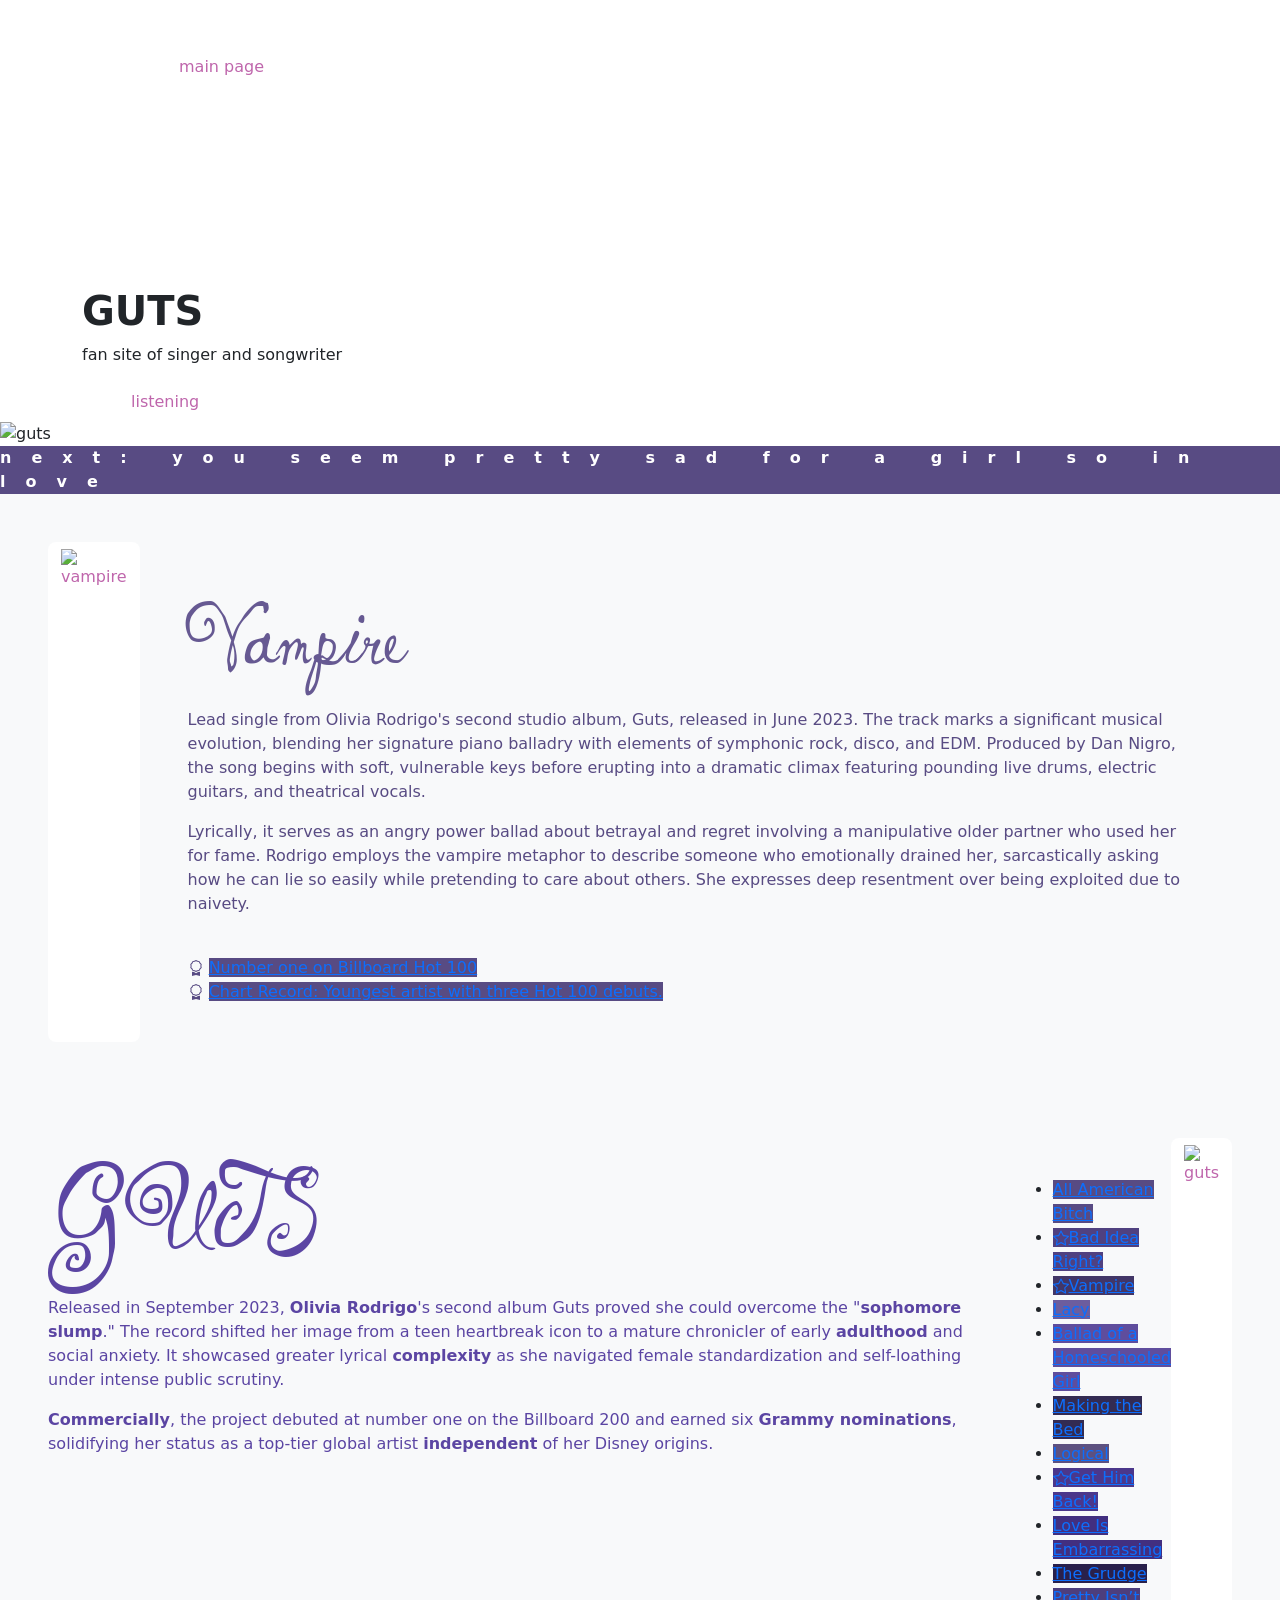
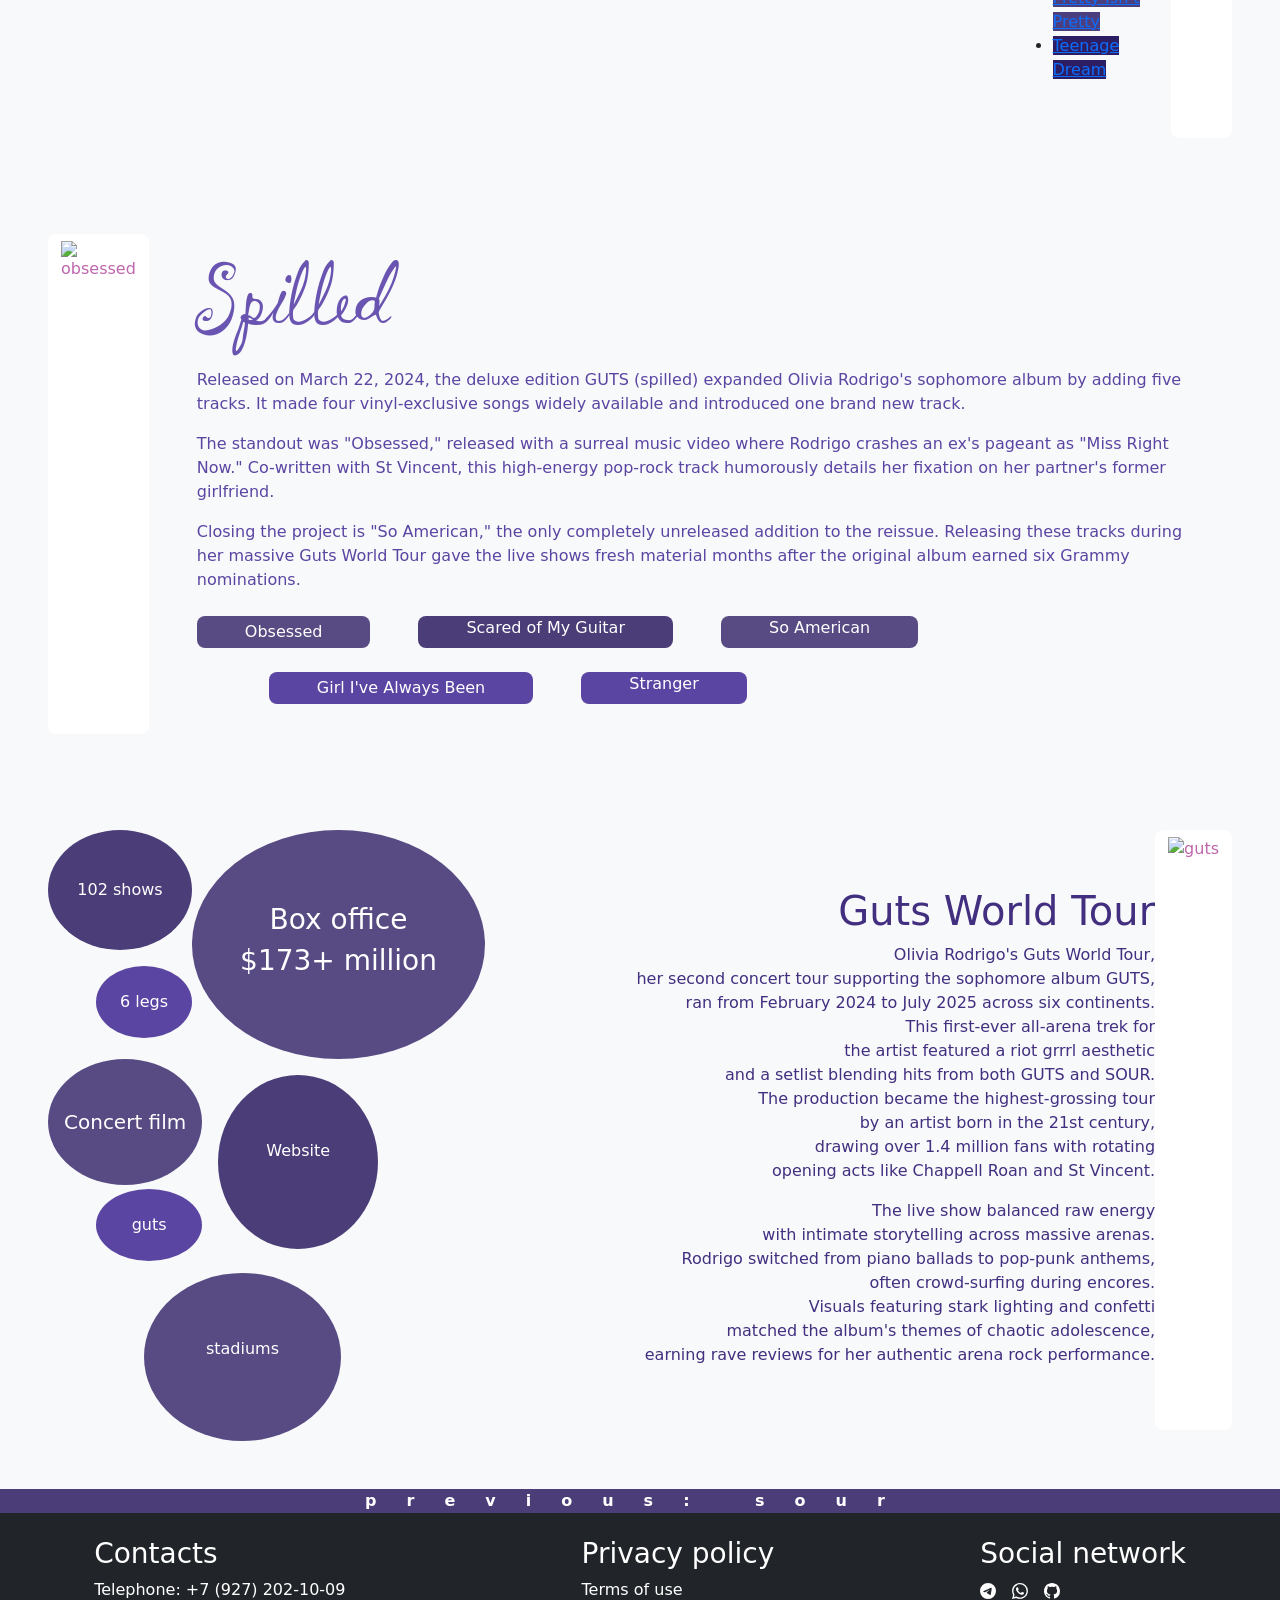
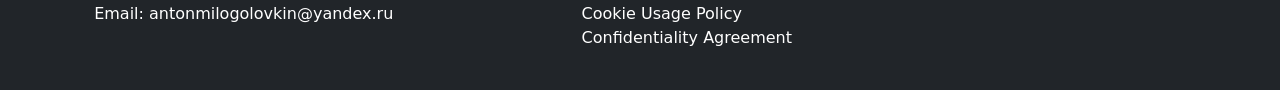
==== guts.html @ f1135355 "Add files via upload" ====
<!DOCTYPE html>
<html lang="en">
<head>
    <meta charset="UTF-8">
    <meta name="viewport" content="width=device-width, initial-scale=1.0">
    <link href="https://cdn.jsdelivr.net/npm/bootstrap@5.3.8/dist/css/bootstrap.min.css" rel="stylesheet" integrity="sha384-sRIl4kxILFvY47J16cr9ZwB07vP4J8+LH7qKQnuqkuIAvNWLzeN8tE5YBujZqJLB" crossorigin="anonymous">
    <link rel="preconnect" href="https://fonts.googleapis.com">
    <link rel="preconnect" href="https://fonts.gstatic.com" crossorigin>
    <link href="https://fonts.googleapis.com/css2?family=Ingrid+Darling&display=swap" rel="stylesheet">
    <link rel="stylesheet" href="assets/css/style.css">
    <link rel="stylesheet" href="assets/css/section.css">
    <link rel="stylesheet" href="assets/css/animation.css">
    <title>Fan site: Olivia Rodrigo</title>
    <link rel="shortcut icon" href="assets/images/rock.ico" type="image/x-icon">
</head>
<body>
    <header class="dark_background">
        <div class="container animate-fade-in">
            <div class="d-flex m-5">
                <a class="btn rounded-pill px-5" href="index.html">main page</a>
            </div>
            <h1 style="padding-top: 17vh; font-weight: bolder;">GUTS</h1>
            <p>fan site of singer and songwriter</p>
            <a class="btn rounded-pill animate-bounce px-5" href="#">listening</a>
        </div>
        <img src="assets/images/guts.png" alt="guts">
    </header>
    <main class="bg-light guts">
        <article class="d-flex justify-content-center text-white fw-bolder align-items-center one" style="letter-spacing: 20px; ">
            <a class="nav-link" href="love.html">next: you seem pretty sad for a girl so in love</a>
        </article>
        <section class="d-flex p-5 animate-on-scroll">
            <img class="rounded-3 feature-card btn" style="height: 500px;" src="assets/images/cover/vampire.png" alt="vampire">
            <div class="align-self-center px-5" style="color: #584b83">
                <h2 class="ingrid-darling-regular" style="color: #665992; font-size: 100px;">Vampire</h2>
                <p>Lead single from Olivia Rodrigo's second studio album, Guts, released in June 2023. The track marks a significant musical evolution, blending her signature piano balladry with elements of symphonic rock, disco, and EDM. Produced by Dan Nigro, the song begins with soft, vulnerable keys before erupting into a dramatic climax featuring pounding live drums, electric guitars, and theatrical vocals.</p>
                <p class="pb-4">Lyrically, it serves as an angry power ballad about betrayal and regret involving a manipulative older partner who used her for fame. Rodrigo employs the vampire metaphor to describe someone who emotionally drained her, sarcastically asking how he can lie so easily while pretending to care about others. She expresses deep resentment over being exploited due to naivety.</p>
                <div class="achievements">
                    <svg xmlns="http://www.w3.org/2000/svg" width="16" height="16" fill="currentColor" class="bi bi-award" viewBox="0 0 16 16"><path d="M9.669.864 8 0 6.331.864l-1.858.282-.842 1.68-1.337 1.32L2.6 6l-.306 1.854 1.337 1.32.842 1.68 1.858.282L8 12l1.669-.864 1.858-.282.842-1.68 1.337-1.32L13.4 6l.306-1.854-1.337-1.32-.842-1.68zm1.196 1.193.684 1.365 1.086 1.072L12.387 6l.248 1.506-1.086 1.072-.684 1.365-1.51.229L8 10.874l-1.355-.702-1.51-.229-.684-1.365-1.086-1.072L3.614 6l-.25-1.506 1.087-1.072.684-1.365 1.51-.229L8 1.126l1.356.702z"/><path d="M4 11.794V16l4-1 4 1v-4.206l-2.018.306L8 13.126 6.018 12.1z"/></svg>
                    <a class="one" href="https://www.billboard.com/charts/hot-100/">Number one on Billboard Hot 100</a>
                </div>
                <div class="achievements">
                    <svg xmlns="http://www.w3.org/2000/svg" width="16" height="16" fill="currentColor" class="bi bi-award" viewBox="0 0 16 16"><path d="M9.669.864 8 0 6.331.864l-1.858.282-.842 1.68-1.337 1.32L2.6 6l-.306 1.854 1.337 1.32.842 1.68 1.858.282L8 12l1.669-.864 1.858-.282.842-1.68 1.337-1.32L13.4 6l.306-1.854-1.337-1.32-.842-1.68zm1.196 1.193.684 1.365 1.086 1.072L12.387 6l.248 1.506-1.086 1.072-.684 1.365-1.51.229L8 10.874l-1.355-.702-1.51-.229-.684-1.365-1.086-1.072L3.614 6l-.25-1.506 1.087-1.072.684-1.365 1.51-.229L8 1.126l1.356.702z"/><path d="M4 11.794V16l4-1 4 1v-4.206l-2.018.306L8 13.126 6.018 12.1z"/></svg>
                    <a class="one" href="https://www.grammy.com/">Chart Record: Youngest artist with three Hot 100 debuts.</a>
                </div>
            </div>
        </section>
        <section class="d-flex justify-content-between p-5 animate-on-scroll">
            <div style="color: #5b45a3;">
                <h2 class="ingrid-darling-regular animate-fade-in" style="font-size: 125px;">GUTS</h2>
                <p class="animate-fade-in me-5">Released in September 2023, <span class="fw-bolder">Olivia Rodrigo</span>'s second album Guts proved she could overcome the "<span class="fw-bolder">sophomore slump</span>." The record shifted her image from a teen heartbreak icon to a mature chronicler of early <span class="fw-bolder">adulthood</span> and social anxiety. It showcased greater lyrical <span class="fw-bolder">complexity</span> as she navigated female standardization and self-loathing under intense public scrutiny.</p>
                <p class="animate-fade-in me-5"><span class="fw-bolder">Commercially</span>, the project debuted at number one on the Billboard 200 and earned six <span class="fw-bolder">Grammy nominations</span>, solidifying her status as a top-tier global artist <span class="fw-bolder">independent</span> of her Disney origins.</p>
            </div>
            <div class="d-flex">
                <ul class="animate-fade-in align-self-center track">
                    <li><a style="background: #584b83;" href="#">All American Bitch</a></li>
                    <li><a style="background: #504180;" href="#"><svg xmlns="http://www.w3.org/2000/svg" width="16" height="16" fill="currentColor" class="bi bi-star" viewBox="0 0 16 16"><path d="M2.866 14.85c-.078.444.36.791.746.593l4.39-2.256 4.389 2.256c.386.198.824-.149.746-.592l-.83-4.73 3.522-3.356c.33-.314.16-.888-.282-.95l-4.898-.696L8.465.792a.513.513 0 0 0-.927 0L5.354 5.12l-4.898.696c-.441.062-.612.636-.283.95l3.523 3.356-.83 4.73zm4.905-2.767-3.686 1.894.694-3.957a.565.565 0 0 0-.163-.505L1.71 6.745l4.052-.576a.525.525 0 0 0 .393-.288L8 2.223l1.847 3.658a.525.525 0 0 0 .393.288l4.052.575-2.906 2.77a.565.565 0 0 0-.163.506l.694 3.957-3.686-1.894a.503.503 0 0 0-.461 0z"/></svg>Bad Idea Right?</a></li>
                    <li><a style="background: #423667;" href="#"><svg xmlns="http://www.w3.org/2000/svg" width="16" height="16" fill="currentColor" class="bi bi-star" viewBox="0 0 16 16"><path d="M2.866 14.85c-.078.444.36.791.746.593l4.39-2.256 4.389 2.256c.386.198.824-.149.746-.592l-.83-4.73 3.522-3.356c.33-.314.16-.888-.282-.95l-4.898-.696L8.465.792a.513.513 0 0 0-.927 0L5.354 5.12l-4.898.696c-.441.062-.612.636-.283.95l3.523 3.356-.83 4.73zm4.905-2.767-3.686 1.894.694-3.957a.565.565 0 0 0-.163-.505L1.71 6.745l4.052-.576a.525.525 0 0 0 .393-.288L8 2.223l1.847 3.658a.525.525 0 0 0 .393.288l4.052.575-2.906 2.77a.565.565 0 0 0-.163.506l.694 3.957-3.686-1.894a.503.503 0 0 0-.461 0z"/></svg>Vampire</a></li>
                    <li><a style="background: #6c5d9e;" href="#">Lacy</a></li>
                    <li><a style="background: #5f4d9d;" href="#">Ballad of a Homeschooled Girl</a></li>
                    <li><a style="background: #332b52;" href="#">Making the Bed</a></li>
                    <li><a style="background: #5d5180;" href="#">Logical</a></li>
                    <li><a style="background: #4b378b;" href="#"><svg xmlns="http://www.w3.org/2000/svg" width="16" height="16" fill="currentColor" class="bi bi-star" viewBox="0 0 16 16"><path d="M2.866 14.85c-.078.444.36.791.746.593l4.39-2.256 4.389 2.256c.386.198.824-.149.746-.592l-.83-4.73 3.522-3.356c.33-.314.16-.888-.282-.95l-4.898-.696L8.465.792a.513.513 0 0 0-.927 0L5.354 5.12l-4.898.696c-.441.062-.612.636-.283.95l3.523 3.356-.83 4.73zm4.905-2.767-3.686 1.894.694-3.957a.565.565 0 0 0-.163-.505L1.71 6.745l4.052-.576a.525.525 0 0 0 .393-.288L8 2.223l1.847 3.658a.525.525 0 0 0 .393.288l4.052.575-2.906 2.77a.565.565 0 0 0-.163.506l.694 3.957-3.686-1.894a.503.503 0 0 0-.461 0z"/></svg>Get Him Back!</a></li>
                    <li><a style="background: #422f80;" href="#">Love Is Embarrassing</a></li>
                    <li><a style="background: #29204b;" href="#">The Grudge</a></li>
                    <li><a style="background: #4d3e7d;" href="#">Pretty Isn’t Pretty</a></li>
                    <li><a style="background: #2d1d63;" href="#">Teenage Dream</a></li>
                </ul>
                <img  class="rounded-3 btn" style="height: 600px;" src="assets/images/cover/guts.jpg" alt="guts">
            </div>
        </section>
        <section class="d-flex p-5 animate-on-scroll">
            <img class="rounded-3 feature-card btn" style="height: 500px;" src="assets/images/cover/obsessed.jpg" alt="obsessed">
            <div class="align-self-center px-5" style="color: #5b45a3">
                <h2 class="ingrid-darling-regular" style="color: #6954b1; font-size: 100px;">Spilled</h2>
                <p>Released on March 22, 2024, the deluxe edition GUTS (spilled) expanded Olivia Rodrigo's sophomore album by adding five tracks. It made four vinyl-exclusive songs widely available and introduced one brand new track.</p>
                <p>The standout was "Obsessed," released with a surreal music video where Rodrigo crashes an ex's pageant as "Miss Right Now." Co-written with St Vincent, this high-energy pop-rock track humorously details her fixation on her partner's former girlfriend.</p>
                <p class="pb-2">Closing the project is "So American," the only completely unreleased addition to the reissue. Releasing these tracks during her massive Guts World Tour gave the live shows fresh material months after the original album earned six Grammy nominations.</p>
                <ul class="list-unstyled d-flex text-white">
                    <li class="one feature-card rounded-3 p-1 px-5">Obsessed</li>
                    <li class="two mx-5 feature-card rounded-3 px-5">Scared of My Guitar</li>
                    <li class="one feature-card rounded-3 px-5">So American</li>
                </ul>
                <ul class="list-unstyled d-flex text-white m-4">
                    <li class="three ms-5 feature-card rounded-3 p-1 px-5">Girl I've Always Been</li>
                    <li class="three ms-5 feature-card rounded-3 px-5">Stranger</li>
                </ul>
            </div>
        </section>
        <section class="d-flex justify-content-between p-5 animate-on-scroll">
            <div class="text-white">
                <div class="d-flex">
                    <div>
                        <div class="two text-center rounded-circle feature-card">
                            <p class="py-5">102 shows</p>
                        </div>
                        <div class="three text-center rounded-circle feature-card ms-5">
                            <p class="p-4">6 legs</p>
                        </div>
                    </div>
                    <div class="feature-card rounded-circle one p-5">
                        <div class="text-center" style="padding-top: 25px; padding-bottom: 25px;">
                            <h3>Box office</h3>
                            <h3 class="d-flex justify-content-center">$<div id="counter">0</div>+ million</h3>
                        </div>
                    </div>
                </div>
                <div class="d-flex">
                    <div>
                        <div class="one text-center rounded-circle feature-card">
                            <a class="nav-link p-5 px-3 fs-5" href="#">Concert film</a>
                        </div>
                        <div class="three text-center rounded-circle feature-card ms-5">
                            <p class="py-4 m-1">guts</p>
                        </div>
                    </div>
                    <div class="two text-center rounded-circle feature-card p-5 m-3">
                        <a class="nav-link pt-3" href="https://store.oliviarodrigo.com/">Website</a>
                    </div>
                </div>
                <div class="px-5 me-5 mt-2">
                    <div class="one text-center rounded-circle feature-card mx-5 py-3">
                        <p class="py-5">stadiums</p>
                    </div>
                </div>
            </div>
            <div class="d-flex ms-5">
                <div class="text-end align-self-center" style="color: #422f80;">
                    <h1>Guts World Tour</h1>
                    <p>Olivia Rodrigo's Guts World Tour, <br> her second concert tour supporting the sophomore album GUTS, <br> ran from February 2024 to July 2025 across six continents. <br> This first-ever all-arena trek for <br> the artist featured a riot grrrl aesthetic <br> and a setlist blending hits from both GUTS and SOUR. <br> The production became the highest-grossing tour <br> by an artist born in the 21st century, <br> drawing over 1.4 million fans with rotating <br> opening acts like Chappell Roan and St Vincent.</p>
                    <p>The live show balanced raw energy <br> with intimate storytelling across massive arenas. <br> Rodrigo switched from piano ballads to pop-punk anthems, <br> often crowd-surfing during encores. <br> Visuals featuring stark lighting and confetti <br> matched the album's themes of chaotic adolescence, <br> earning rave reviews for her authentic arena rock performance.</p>
                </div>
                <img  class="rounded-3 btn" style="height: 600px;" src="assets/images/cover/guts_world_tour.jpg" alt="guts">
            </div>
        </section>
        <article class="d-flex justify-content-center text-white fw-bolder align-items-center two" style="letter-spacing: 30px; ">
            <a class="nav-link" href="sour.html">previous: sour</a>
        </article>
    </main>
    <footer class="bg-dark">
        <div class="d-flex justify-content-around">
            <div class="text-white p-4">
                <h3>Contacts</h3>
                <ul class="list-unstyled text-decoration-none">
                    <li><a class="nav-link" href="tel:79272021009">Telephone: +7 (927) 202-10-09</a></li>
                    <li><a class="nav-link" href="antonmilogolovkin@yandex.ru">Email: antonmilogolovkin@yandex.ru</a></li>
                </ul>
            </div>
            <div class="text-white p-4">
                <h3>Privacy policy</h3>
                <ul class="list-unstyled text-white text-decoration-none">
                    <li><a class="nav-link" href="#">Terms of use</a></li>
                    <li><a class="nav-link" href="#">Cookie Usage Policy</a></li>
                    <li><a class="nav-link" href="#">Confidentiality Agreement</a></li>
                </ul>
            </div>
            <div class="text-white p-4">
                <h3>Social network</h3>
                <div class="text-white d-flex gap-3">
                    <a class="nav-link" href="https://web.telegram.org/t.me/Anton_milog"><svg xmlns="http://www.w3.org/2000/svg" width="16" height="16" fill="currentColor" class="bi bi-telegram" viewBox="0 0 16 16"><path d="M16 8A8 8 0 1 1 0 8a8 8 0 0 1 16 0M8.287 5.906q-1.168.486-4.666 2.01-.567.225-.595.442c-.03.243.275.339.69.47l.175.055c.408.133.958.288 1.243.294q.39.01.868-.32 3.269-2.206 3.374-2.23c.05-.012.12-.026.166.016s.042.12.037.141c-.03.129-1.227 1.241-1.846 1.817-.193.18-.33.307-.358.336a8 8 0 0 1-.188.186c-.38.366-.664.64.015 1.088.327.216.589.393.85.571.284.194.568.387.936.629q.14.092.27.187c.331.236.63.448.997.414.214-.02.435-.22.547-.82.265-1.417.786-4.486.906-5.751a1.4 1.4 0 0 0-.013-.315.34.34 0 0 0-.114-.217.53.53 0 0 0-.31-.093c-.3.005-.763.166-2.984 1.09"/></svg></a>
                    <a class="nav-link" href="https://wa.me/79272021009"><svg xmlns="http://www.w3.org/2000/svg" width="16" height="16" fill="currentColor" class="bi bi-whatsapp" viewBox="0 0 16 16"><path d="M13.601 2.326A7.85 7.85 0 0 0 7.994 0C3.627 0 .068 3.558.064 7.926c0 1.399.366 2.76 1.057 3.965L0 16l4.204-1.102a7.9 7.9 0 0 0 3.79.965h.004c4.368 0 7.926-3.558 7.93-7.93A7.9 7.9 0 0 0 13.6 2.326zM7.994 14.521a6.6 6.6 0 0 1-3.356-.92l-.24-.144-2.494.654.666-2.433-.156-.251a6.56 6.56 0 0 1-1.007-3.505c0-3.626 2.957-6.584 6.591-6.584a6.56 6.56 0 0 1 4.66 1.931 6.56 6.56 0 0 1 1.928 4.66c-.004 3.639-2.961 6.592-6.592 6.592m3.615-4.934c-.197-.099-1.17-.578-1.353-.646-.182-.065-.315-.099-.445.099-.133.197-.513.646-.627.775-.114.133-.232.148-.43.05-.197-.1-.836-.308-1.592-.985-.59-.525-.985-1.175-1.103-1.372-.114-.198-.011-.304.088-.403.087-.088.197-.232.296-.346.1-.114.133-.198.198-.33.065-.134.034-.248-.015-.347-.05-.099-.445-1.076-.612-1.47-.16-.389-.323-.335-.445-.34-.114-.007-.247-.007-.38-.007a.73.73 0 0 0-.529.247c-.182.198-.691.677-.691 1.654s.71 1.916.81 2.049c.098.133 1.394 2.132 3.383 2.992.47.205.84.326 1.129.418.475.152.904.129 1.246.08.38-.058 1.171-.48 1.338-.943.164-.464.164-.86.114-.943-.049-.084-.182-.133-.38-.232"/></svg></a>
                    <a class="nav-link" href="https://github.com/AMD-2009Yes"><svg xmlns="http://www.w3.org/2000/svg" width="16" height="16" fill="currentColor" class="bi bi-github" viewBox="0 0 16 16"><path d="M8 0C3.58 0 0 3.58 0 8c0 3.54 2.29 6.53 5.47 7.59.4.07.55-.17.55-.38 0-.19-.01-.82-.01-1.49-2.01.37-2.53-.49-2.69-.94-.09-.23-.48-.94-.82-1.13-.28-.15-.68-.52-.01-.53.63-.01 1.08.58 1.23.82.72 1.21 1.87.87 2.33.66.07-.52.28-.87.51-1.07-1.78-.2-3.64-.89-3.64-3.95 0-.87.31-1.59.82-2.15-.08-.2-.36-1.02.08-2.12 0 0 .67-.21 2.2.82.64-.18 1.32-.27 2-.27s1.36.09 2 .27c1.53-1.04 2.2-.82 2.2-.82.44 1.1.16 1.92.08 2.12.51.56.82 1.27.82 2.15 0 3.07-1.87 3.75-3.65 3.95.29.25.54.73.54 1.48 0 1.07-.01 1.93-.01 2.2 0 .21.15.46.55.38A8.01 8.01 0 0 0 16 8c0-4.42-3.58-8-8-8"/></svg></a>
                </div>
            </div>
        </div>
    </footer>
    <script src="https://cdn.jsdelivr.net/npm/bootstrap@5.3.8/dist/js/bootstrap.bundle.min.js" integrity="sha384-FKyoEForCGlyvwx9Hj09JcYn3nv7wiPVlz7YYwJrWVcXK/BmnVDxM+D2scQbITxI" crossorigin="anonymous"></script>
    <script src="assets/js/tape.js"></script>
    <script src="assets/js/scrolling.js"></script>
    <script src="assets/js/couter.js"></script>
</body>
</html>
---- assets/css/style.css ----
.ingrid-darling-regular {
    font-family: "Ingrid Darling", cursive;
    font-style: normal;
}
.btn{
    color: #BF66AC;
    background-color: rgb(255, 255, 255);
}

/* slider */

.slider{
    overflow-x: hidden;
}
.slider-track{
    display: flex;
    align-items: center;
}
.slide {
    padding-right: 12px;
    padding-left: 12px;
    flex-shrink: 0
}

/* ! slider ! */

/* sour */

.sour .one{
    background-color: #7e7bc2;
}
.sour .two{
    background-color: #8c89d0;
}
.sour .three{
    background-color: #7d79dc;
}

/* ! sour ! */

/* guts */

.guts .one{
    background-color: #584b83;
}
.guts .two{
    background-color: #4b3d78;
}
.guts .three{
    background-color: #5b45a3;
}

/* ! guts ! */

/* love */

.love .one{
    background-color: #f9bcaf;
}
.love .two{
    background-color: #ffd2c8;
}
.love .three{
    background-color: #faae9d;
}

/* ! love ! */
---- assets/css/section.css ----
/* purple_background */

.purple_background {
    position: relative;
    display: flex;
    text-align: center;
    color: rgb(255, 255, 255);
    font-weight: bolder;
    font-size: 32px;
    overflow: hidden;
}
.purple_background::before {
    content: "";
    position: absolute;
    inset: 0;
    background: url(../images/purple_background.png) center/cover no-repeat;
    transform: scale(1.1);
    z-index: 0;
}
.purple_background::after {
    content: "";
    position: absolute;
    inset: 0;
    background: rgba(177, 38, 195, 0.1);
    z-index: 2;
}
.purple_background .container {
    position: relative;
    align-self: center;
    z-index: 3;
}
.purple_background h1{
    font-size: 128px;
}
.purple_background img{
    z-index: 1;
    width: 700px;
    height: 800px;
    animation: lefts 2s infinite;
}

@keyframes lefts {
  0%,100% {transform: translatex(-40px);}
  50% {transform: translatex(-40px);}
}

/* ! purple_background ! */


/* window */

.window ul {
  list-style: none;
  display: flex;
  justify-content: space-between;
  margin: 0;
  padding: 0;
}
.window li {
  position: relative;
  display: inline-block;
  margin-right: 20px;
}
.window .subwindow {
  display: none;
  position: absolute;
  top: 100%;
  left: 0;
  box-shadow: 0 8px 16px rgba(0, 0, 0, 0.1);
}
.window li:hover > .subwindow {
  display: block;
}
.subwindow li {
  position: relative;
  padding: 5px;
  margin: 0;
}

/* ! window ! */
---- assets/css/animation.css ----
/* feature-element  */

.feature-card {
  transition: 0.3s;
}
.feature-card:hover {
  transform: translateY(-10px);
  box-shadow: 0 10px 20px rgba(0,0,0,0.2);
}

/* ! feature-element ! */

/* starting animation */
.mini-fly {
  animation: mini-fly 2s infinite;
}
@keyframes mini-fly {
  0%,100% {transform: translateY(-5px);}
  50% {transform: translateY(-5px);}
}

.animate-fade-in {
  animation: fadeIn 1s ease-in;
}
@keyframes fadeIn {
  from {opacity: 0; transform: translateY(20px);}
  to {opacity: 1; transform: translateY(0);}
}

/* ! starting animation ! */

/* constant animation */

.animate-bounce {
  animation: bounce 2s infinite;
}

@keyframes bounce {
  0%,100% {transform: translateY(0);}
  50% {transform: translateY(-6px);}
}
/* ! constant animation ! */
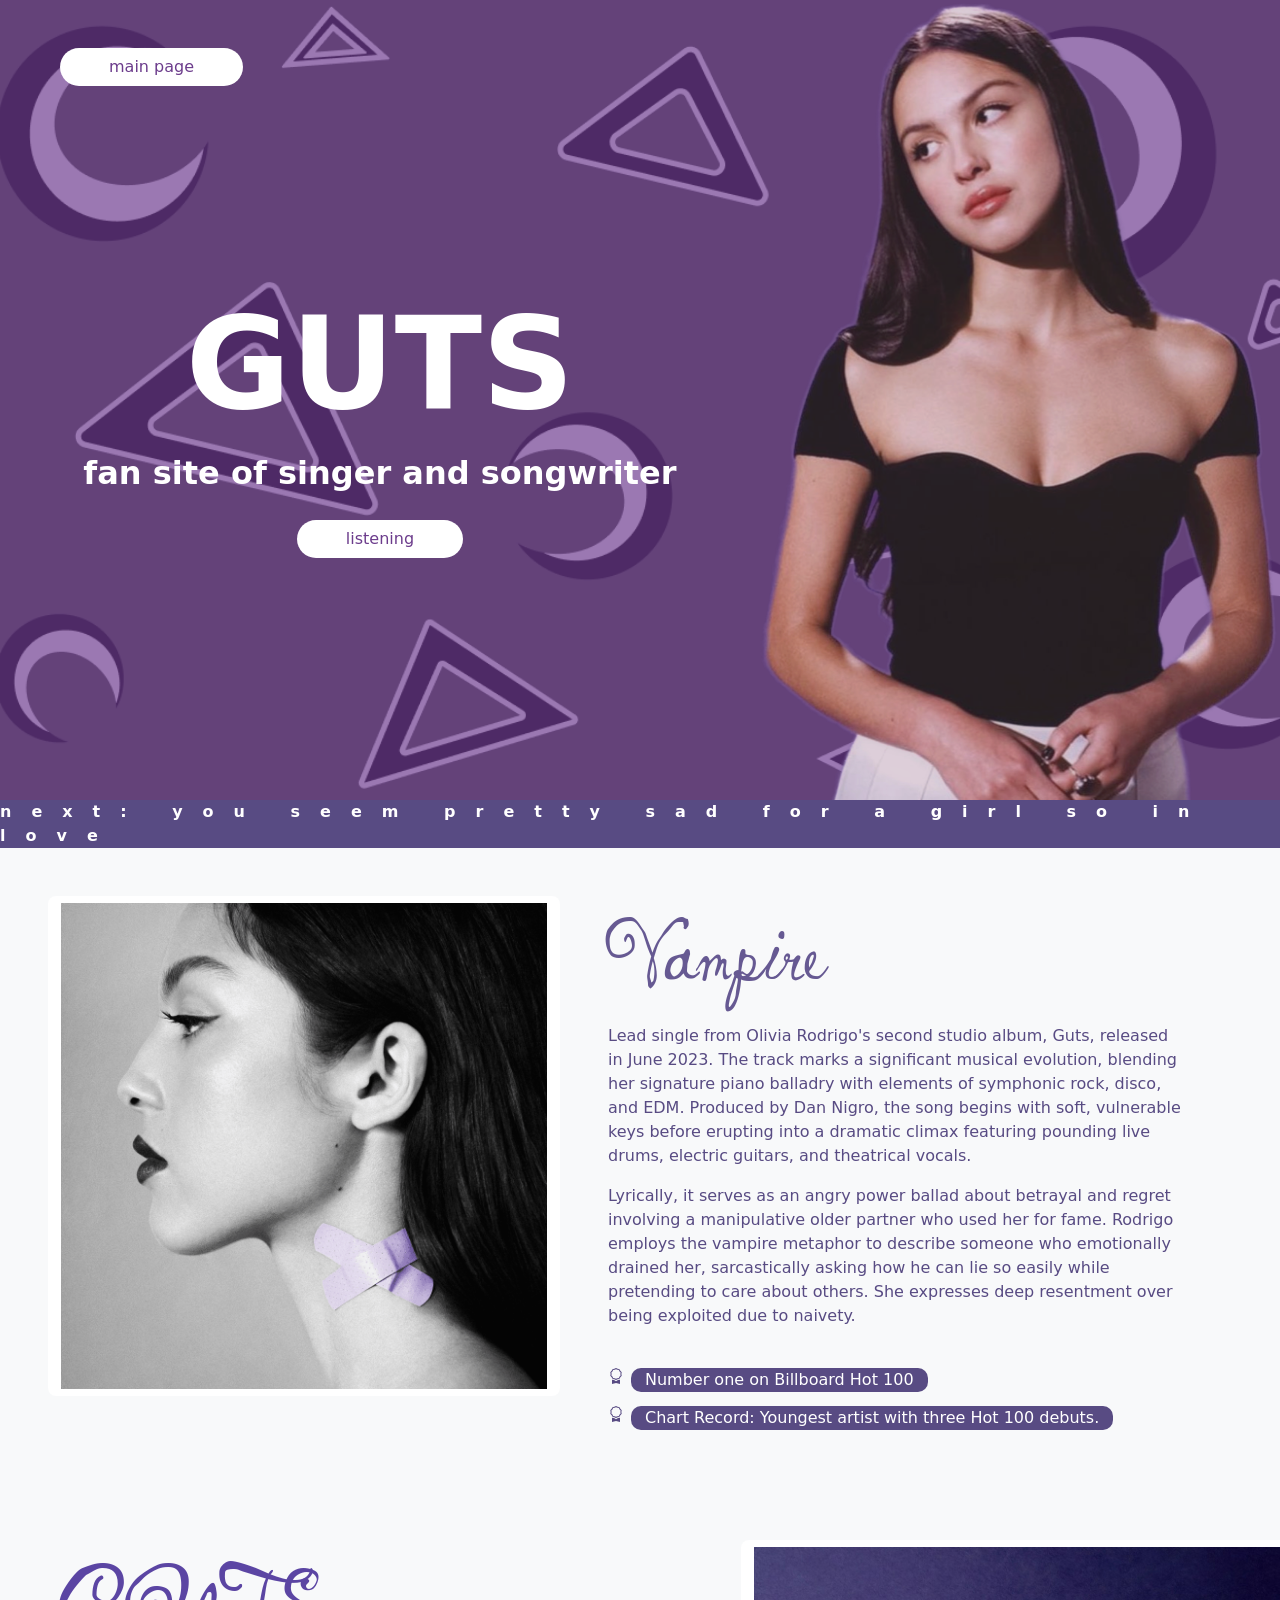
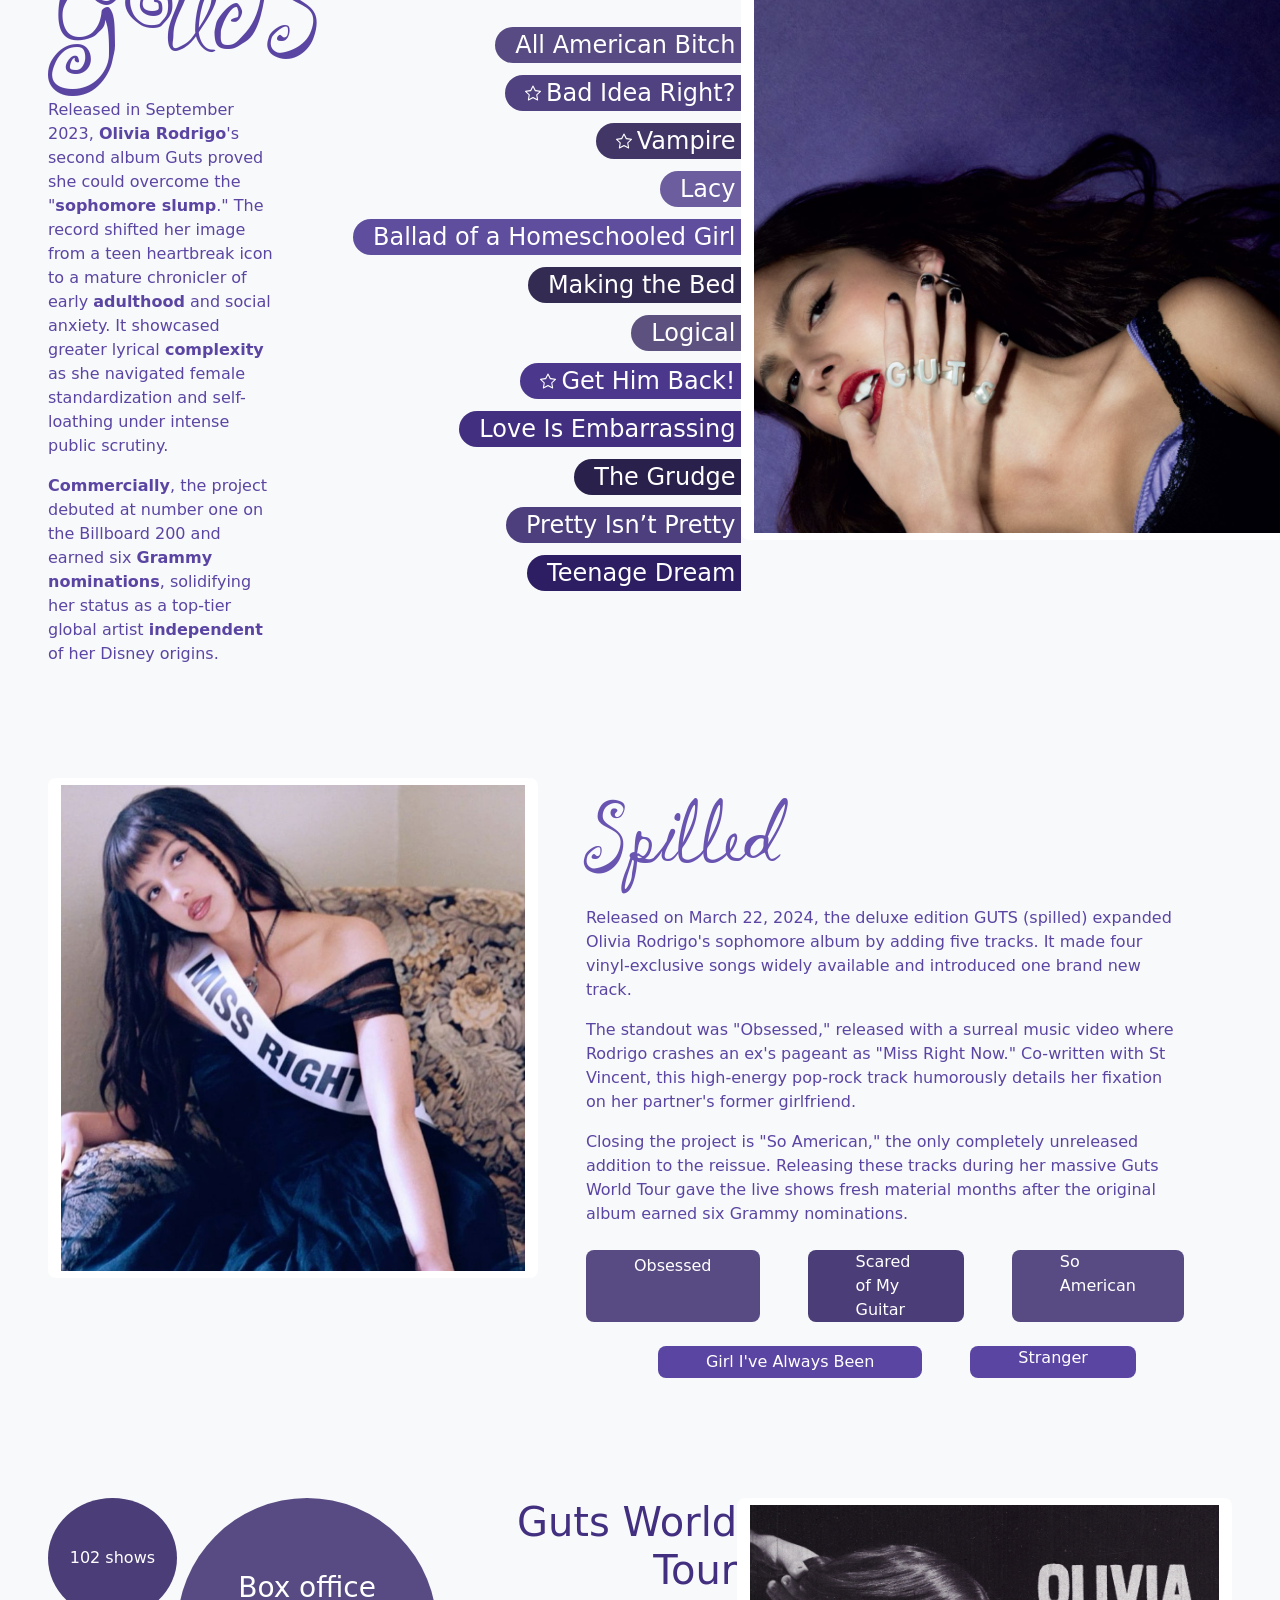
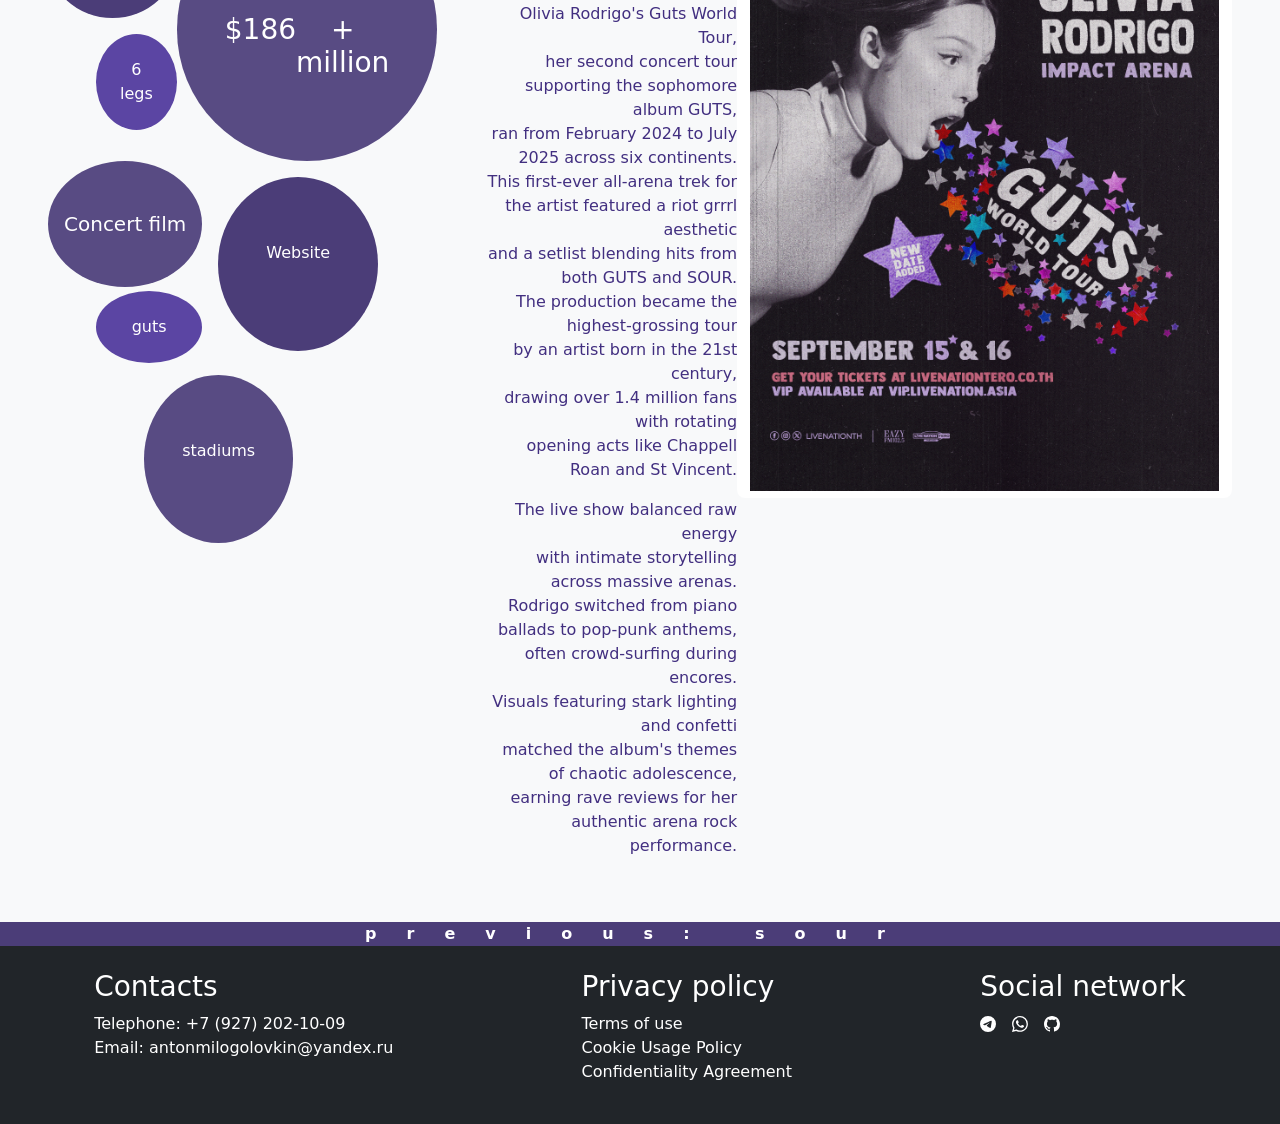
==== commit bc579f4c: "Update guts.html" ====
--- a/guts.html
+++ b/guts.html
@@ -29,7 +29,7 @@
         <article class="d-flex justify-content-center text-white fw-bolder align-items-center one" style="letter-spacing: 20px; ">
             <a class="nav-link" href="love.html">next: you seem pretty sad for a girl so in love</a>
         </article>
-        <section class="d-flex p-5 animate-on-scroll">
+        <section class="d-flex p-5">
             <img class="rounded-3 feature-card btn" style="height: 500px;" src="assets/images/cover/vampire.png" alt="vampire">
             <div class="align-self-center px-5" style="color: #584b83">
                 <h2 class="ingrid-darling-regular" style="color: #665992; font-size: 100px;">Vampire</h2>
@@ -45,7 +45,7 @@
                 </div>
             </div>
         </section>
-        <section class="d-flex justify-content-between p-5 animate-on-scroll">
+        <section class="d-flex justify-content-between p-5">
             <div style="color: #5b45a3;">
                 <h2 class="ingrid-darling-regular animate-fade-in" style="font-size: 125px;">GUTS</h2>
                 <p class="animate-fade-in me-5">Released in September 2023, <span class="fw-bolder">Olivia Rodrigo</span>'s second album Guts proved she could overcome the "<span class="fw-bolder">sophomore slump</span>." The record shifted her image from a teen heartbreak icon to a mature chronicler of early <span class="fw-bolder">adulthood</span> and social anxiety. It showcased greater lyrical <span class="fw-bolder">complexity</span> as she navigated female standardization and self-loathing under intense public scrutiny.</p>
@@ -69,7 +69,7 @@
                 <img  class="rounded-3 btn" style="height: 600px;" src="assets/images/cover/guts.jpg" alt="guts">
             </div>
         </section>
-        <section class="d-flex p-5 animate-on-scroll">
+        <section class="d-flex p-5">
             <img class="rounded-3 feature-card btn" style="height: 500px;" src="assets/images/cover/obsessed.jpg" alt="obsessed">
             <div class="align-self-center px-5" style="color: #5b45a3">
                 <h2 class="ingrid-darling-regular" style="color: #6954b1; font-size: 100px;">Spilled</h2>
@@ -87,7 +87,7 @@
                 </ul>
             </div>
         </section>
-        <section class="d-flex justify-content-between p-5 animate-on-scroll">
+        <section class="d-flex justify-content-between p-5">
             <div class="text-white">
                 <div class="d-flex">
                     <div>
@@ -166,7 +166,6 @@
     </footer>
     <script src="https://cdn.jsdelivr.net/npm/bootstrap@5.3.8/dist/js/bootstrap.bundle.min.js" integrity="sha384-FKyoEForCGlyvwx9Hj09JcYn3nv7wiPVlz7YYwJrWVcXK/BmnVDxM+D2scQbITxI" crossorigin="anonymous"></script>
     <script src="assets/js/tape.js"></script>
-    <script src="assets/js/scrolling.js"></script>
     <script src="assets/js/couter.js"></script>
 </body>
-</html>+</html>
--- a/assets/css/style.css
+++ b/assets/css/style.css
@@ -6,6 +6,23 @@
     color: #BF66AC;
     background-color: rgb(255, 255, 255);
 }
+
+/* achievements */
+
+.achievements{
+    display: flex;
+    margin-bottom: 14px;
+}
+.achievements a{
+    text-decoration: none;
+    color: rgb(255, 255, 255);
+    border-radius: 10px;
+    padding-left: 14px;
+    padding-right: 14px;
+    margin-left: 7px;
+}
+
+/* ! achievements ! */
 
 /* slider */
 
@@ -23,6 +40,32 @@
 }
 
 /* ! slider ! */
+
+/* track */
+
+.track li{
+    display: flex;
+    justify-content: end;
+}
+.track svg{
+    margin-right: 5px;
+}
+.track a{
+    display: flex;
+    align-items: center;
+    text-decoration: none;
+    white-space: nowrap;
+    font-size: 24px;
+    padding-right: 6px;
+    padding-left: 20px;
+    margin-top: 12px;
+    border-top-left-radius: 20px;
+    border-bottom-left-radius: 20px;
+    color: rgb(255, 255, 255);
+    background-color: #837fce;
+}
+
+/* ! track ! */
 
 /* sour */
 
@@ -64,4 +107,4 @@
     background-color: #faae9d;
 }
 
-/* ! love ! */+/* ! love ! */
--- a/assets/css/section.css
+++ b/assets/css/section.css
@@ -13,7 +13,7 @@
     content: "";
     position: absolute;
     inset: 0;
-    background: url(../images/purple_background.png) center/cover no-repeat;
+    background: url(../images/background/purple_background.png) center/cover no-repeat;
     transform: scale(1.1);
     z-index: 0;
 }
@@ -32,13 +32,16 @@
 .purple_background h1{
     font-size: 128px;
 }
+.purple_background .btn{
+    color: #BF66AC;
+    background-color: rgb(255, 255, 255);
+}
 .purple_background img{
     z-index: 1;
     width: 700px;
     height: 800px;
     animation: lefts 2s infinite;
 }
-
 @keyframes lefts {
   0%,100% {transform: translatex(-40px);}
   50% {transform: translatex(-40px);}
@@ -46,6 +49,95 @@
 
 /* ! purple_background ! */
 
+/* violet_background */
+
+.violet_background {
+    position: relative;
+    display: flex;
+    text-align: center;
+    color: rgb(255, 255, 255);
+    font-weight: bolder;
+    font-size: 32px;
+    overflow: hidden;
+}
+.violet_background::before {
+    content: "";
+    position: absolute;
+    inset: 0;
+    background: url(../images/background/violet_background.png) center/cover no-repeat;
+    transform: scale(1.1);
+    z-index: 0;
+}
+.violet_background::after {
+    content: "";
+    position: absolute;
+    inset: 0;
+    background: rgba(177, 38, 195, 0.1);
+    z-index: 2;
+}
+.violet_background .container {
+    position: relative;
+    z-index: 3;
+}
+.violet_background h1{
+    font-size: 128px;
+}
+.violet_background .btn{
+    color: #6452a3;
+    background-color: rgb(255, 255, 255);
+}
+.violet_background img{
+    z-index: 1;
+    width: 700px;
+    height: 800px;
+}
+
+/* ! violet_background ! */
+
+/* dark_background */
+
+.dark_background {
+    position: relative;
+    display: flex;
+    text-align: center;
+    color: rgb(255, 255, 255);
+    font-weight: bolder;
+    font-size: 32px;
+    overflow: hidden;
+}
+.dark_background::before {
+    content: "";
+    position: absolute;
+    inset: 0;
+    background: url(../images/background/dark_background.png) center/cover no-repeat;
+    transform: scale(1.1);
+    z-index: 0;
+}
+.dark_background::after {
+    content: "";
+    position: absolute;
+    inset: 0;
+    background: rgba(67, 10, 103, 0.1);
+    z-index: 2;
+}
+.dark_background .container {
+    position: relative;
+    z-index: 3;
+}
+.dark_background h1{
+    font-size: 128px;
+}
+.dark_background .btn{
+    color: #6c3c8c;
+    background-color: rgb(255, 255, 255);
+}
+.dark_background img{
+    z-index: 1;
+    width: 700px;
+    height: 800px;
+}
+
+/* ! dark_background ! */
 
 /* window */
 
--- a/assets/css/animation.css
+++ b/assets/css/animation.css
@@ -17,6 +17,17 @@
 @keyframes mini-fly {
   0%,100% {transform: translateY(-5px);}
   50% {transform: translateY(-5px);}
+}
+
+.animate-on-scroll {
+  opacity: 0;
+  transform: translateY(30px);
+  transition: opacity 0.2s ease-out, transform 0.2s ease-out;
+}
+
+.animate-on-scroll.animate-fade-in {
+  opacity: 1;
+  transform: translateY(0);
 }
 
 .animate-fade-in {
@@ -39,4 +50,4 @@
   0%,100% {transform: translateY(0);}
   50% {transform: translateY(-6px);}
 }
-/* ! constant animation ! */+/* ! constant animation ! */
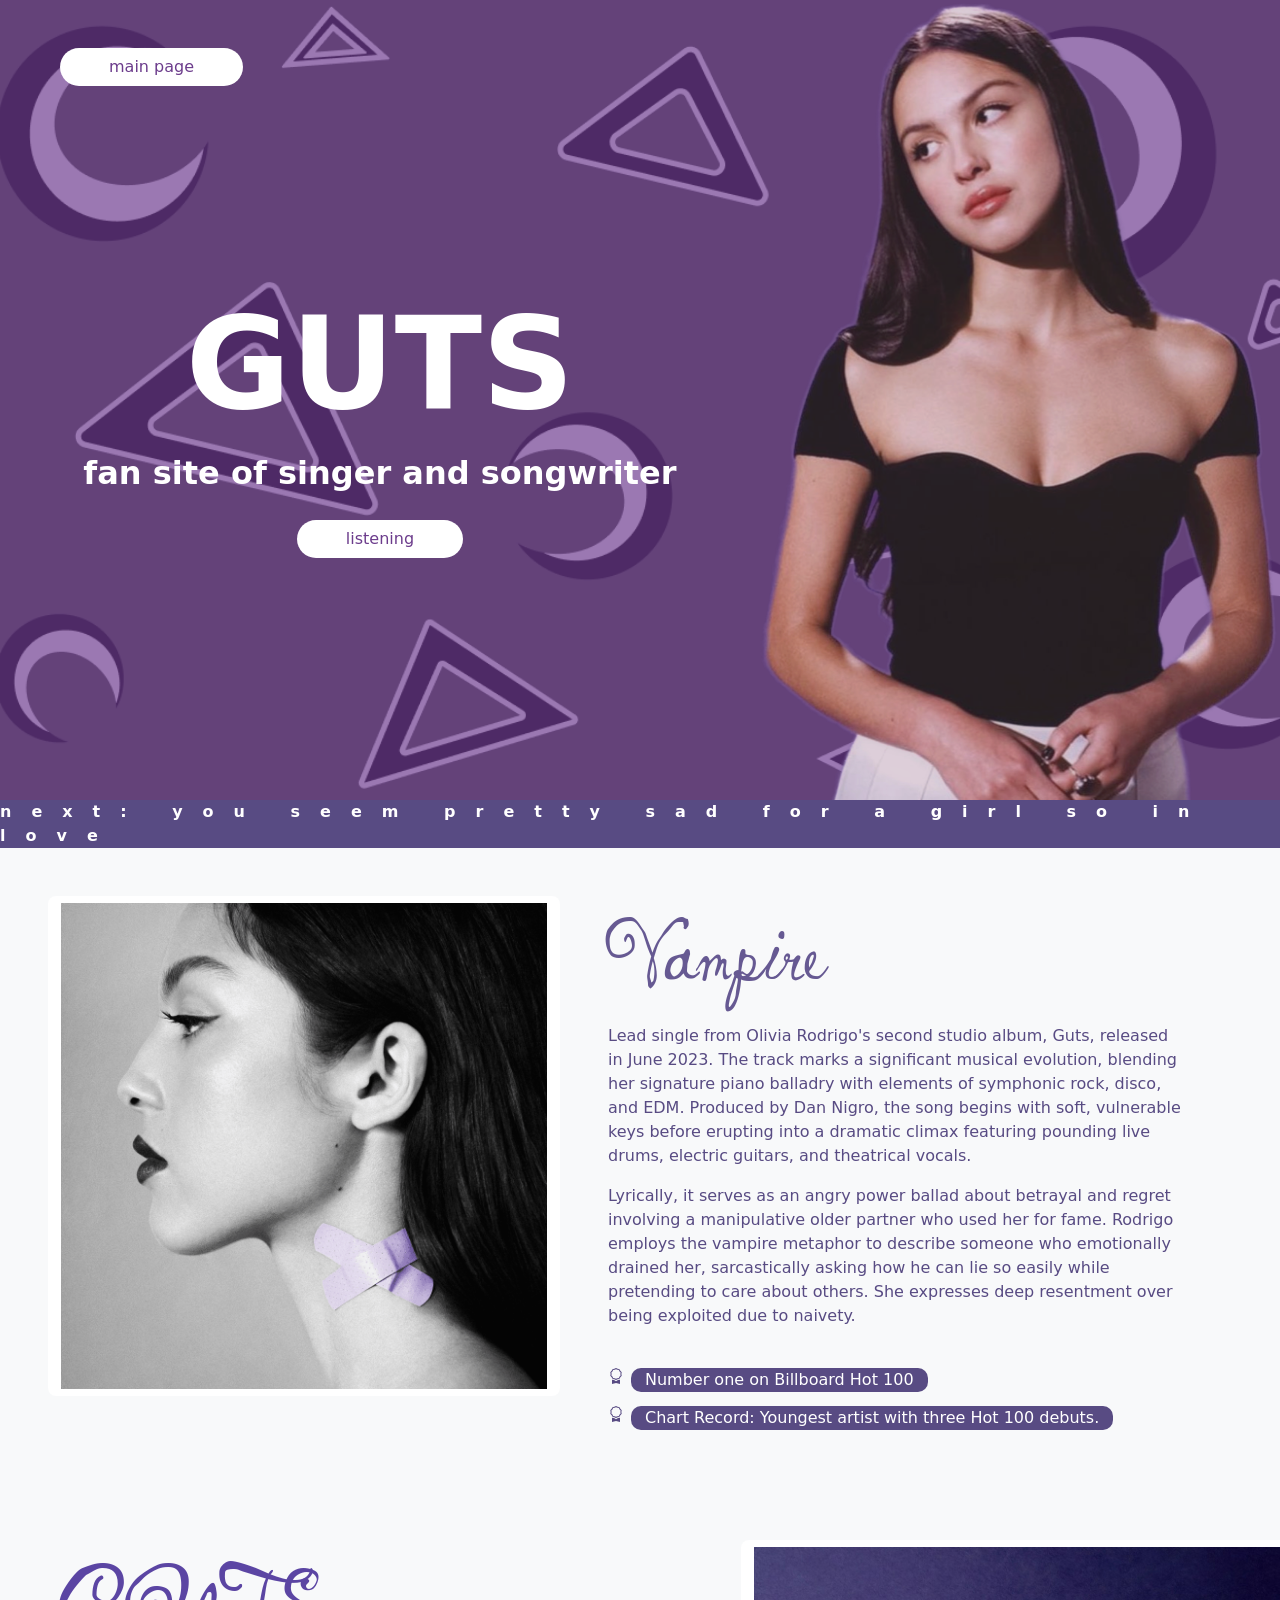
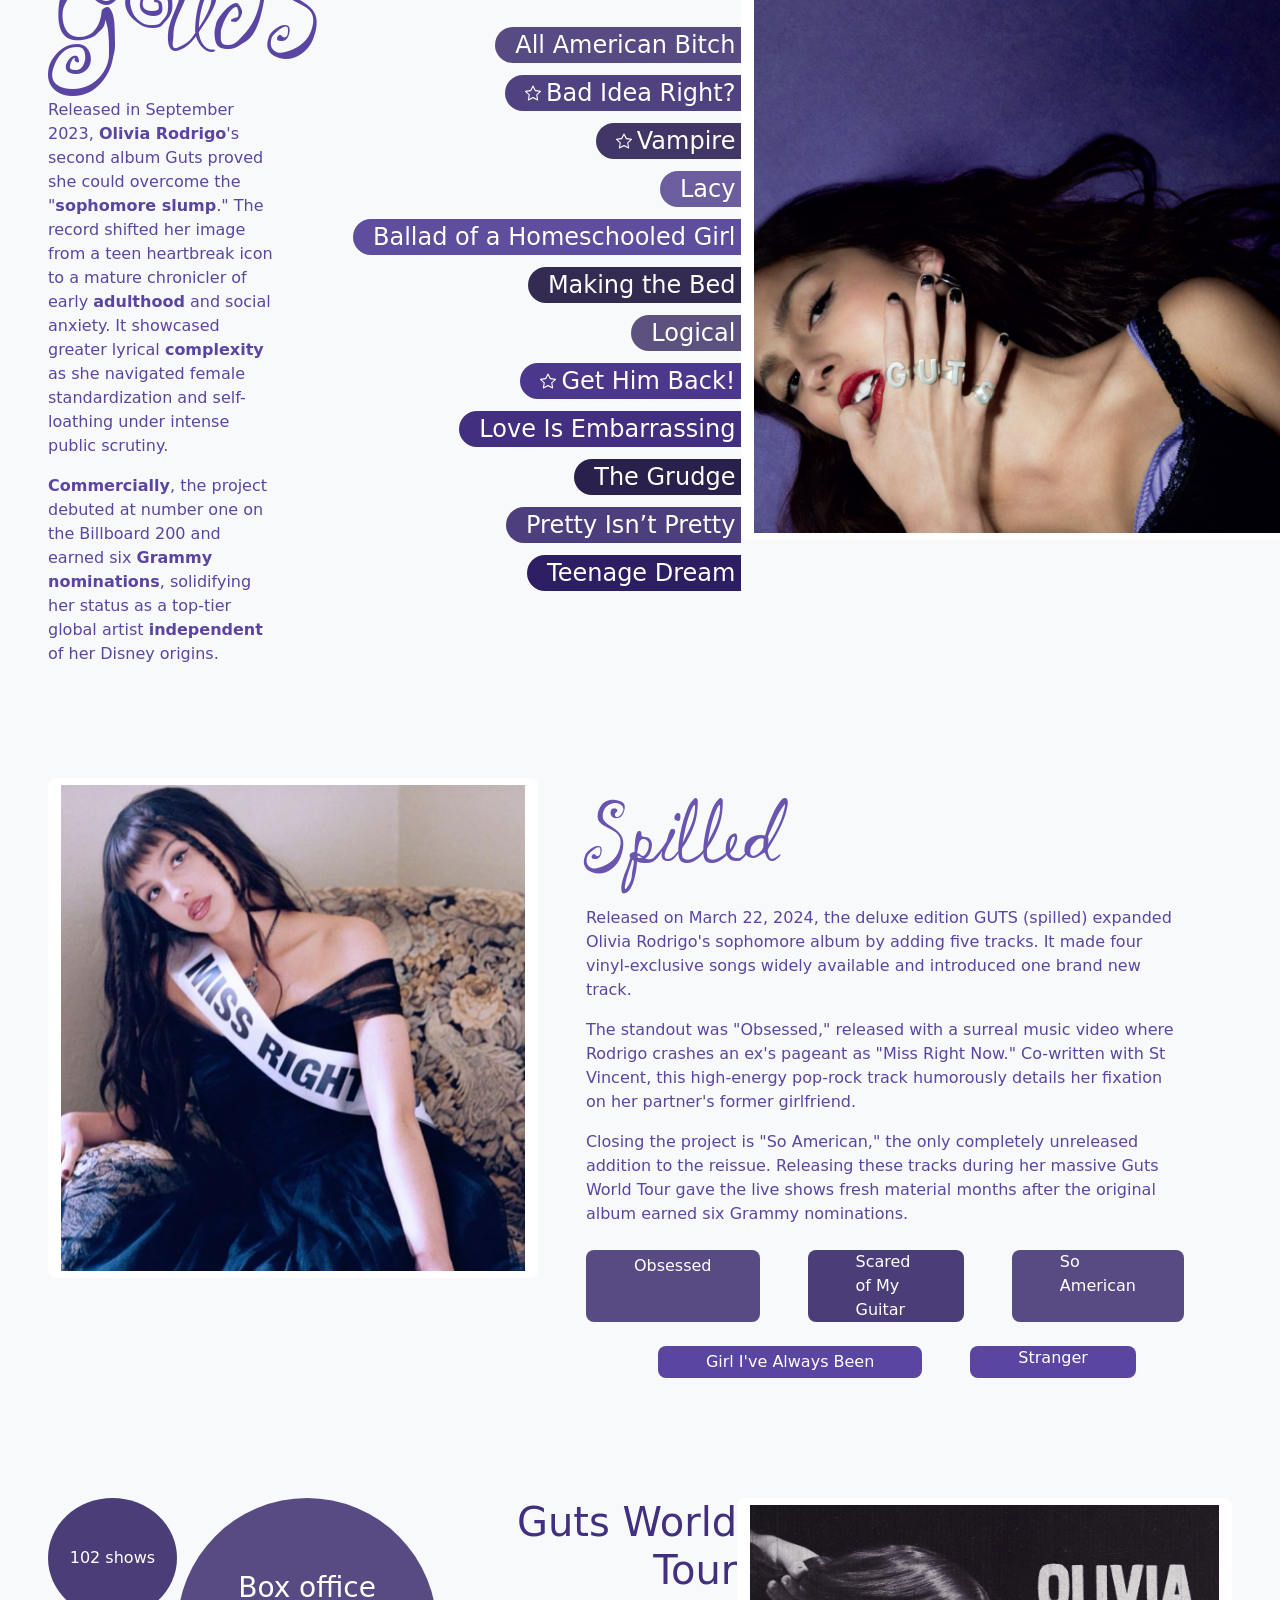
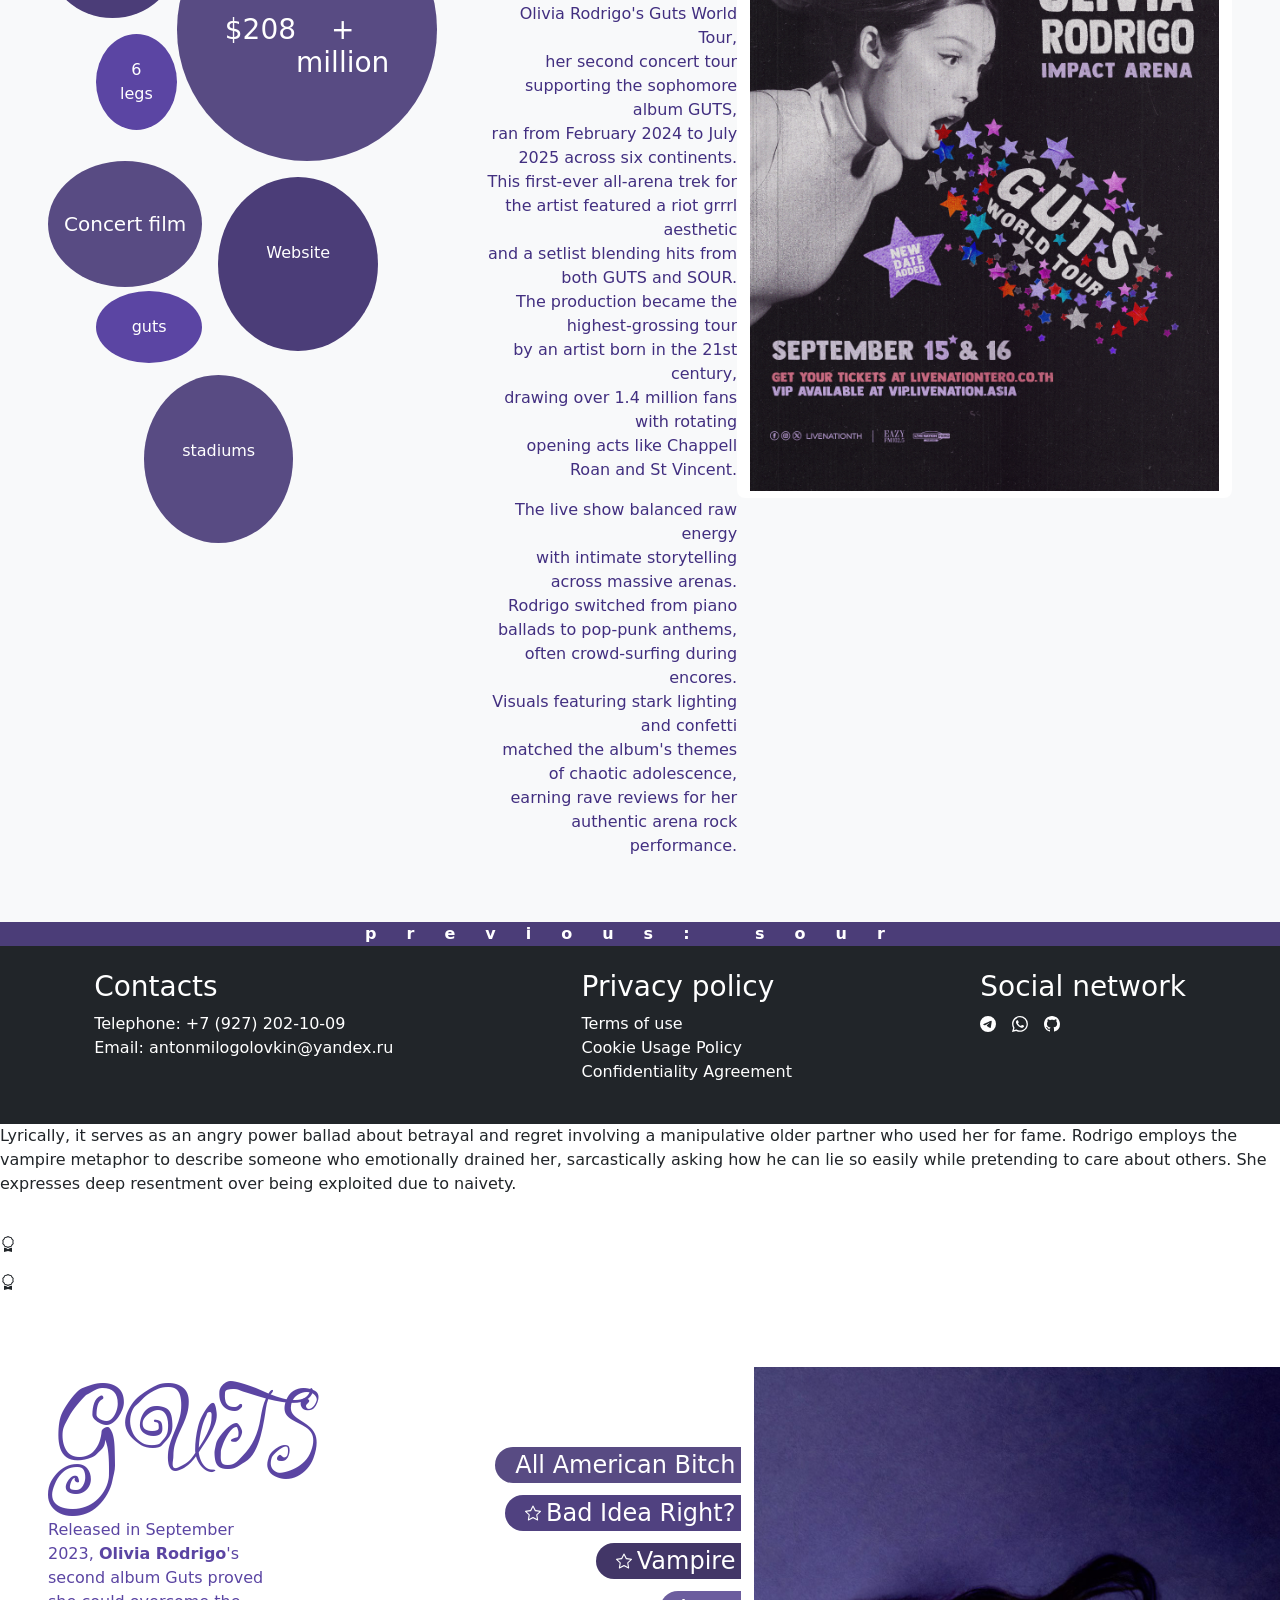
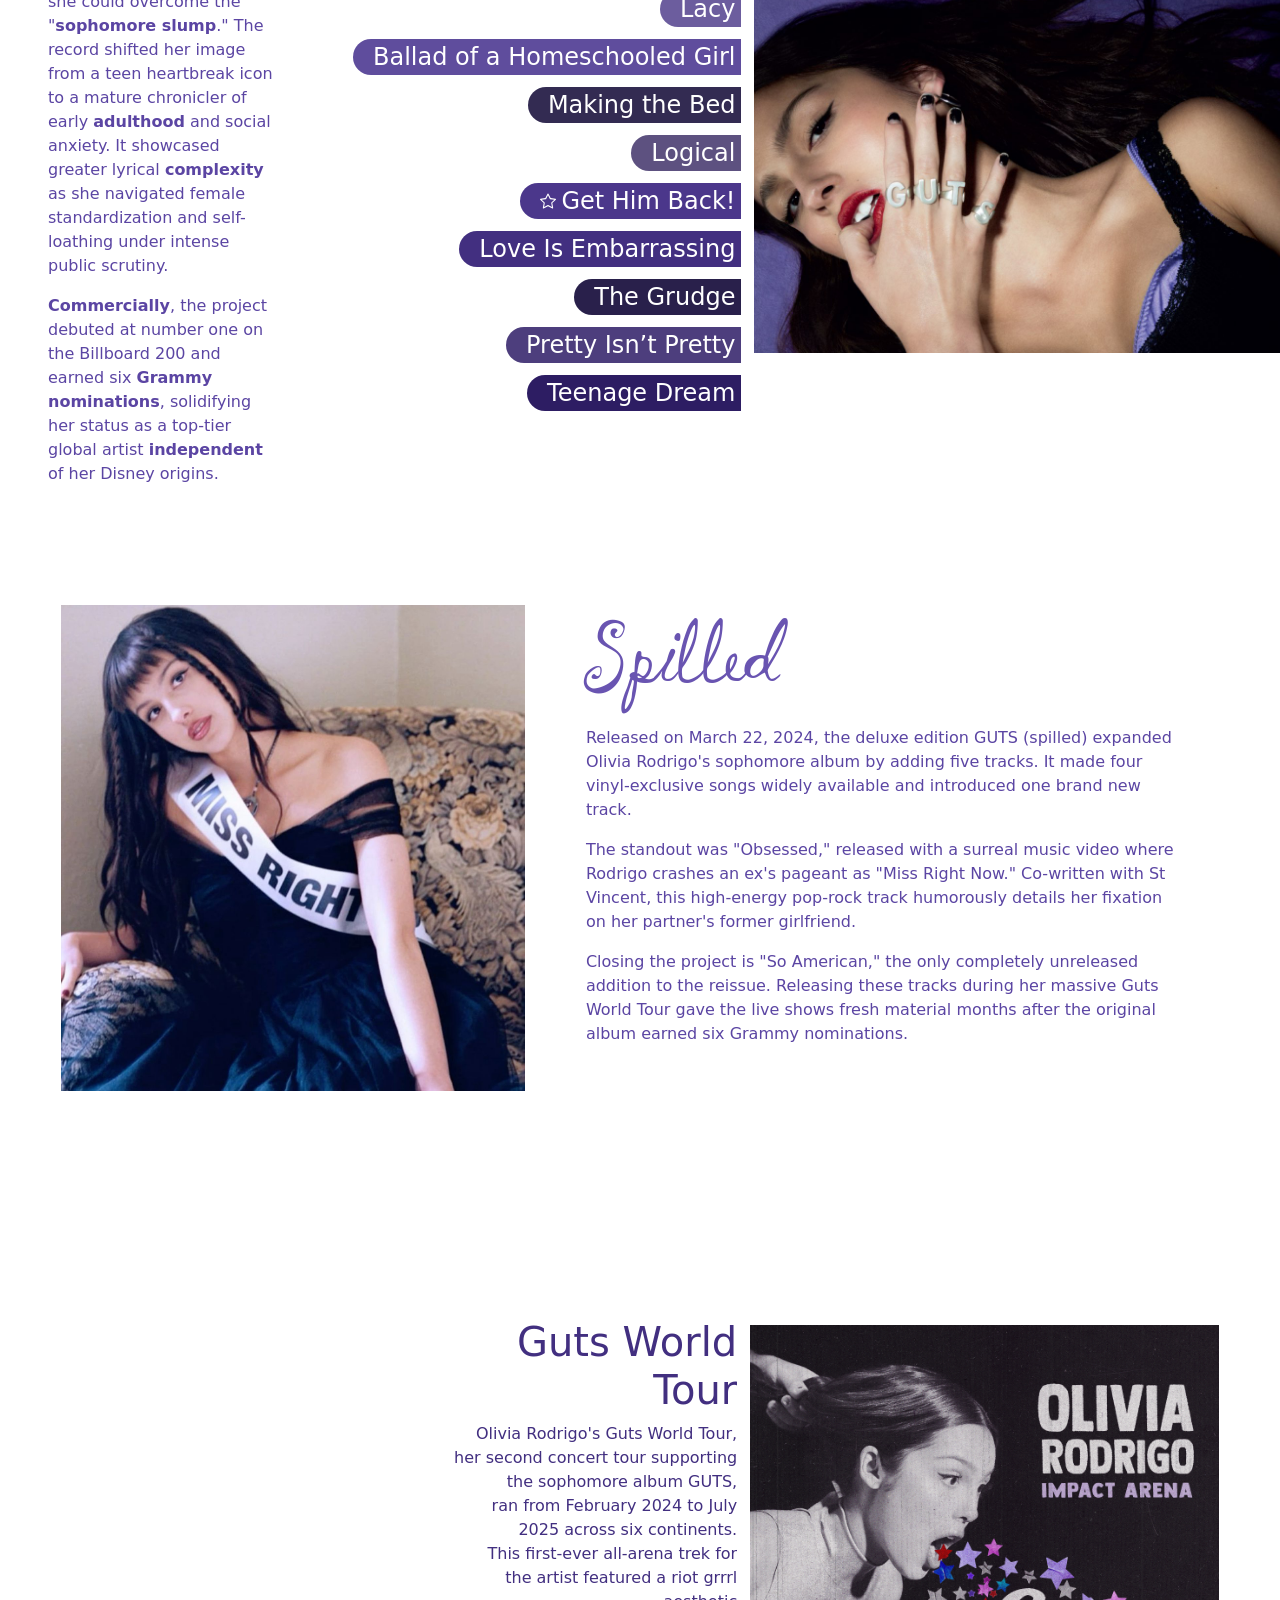
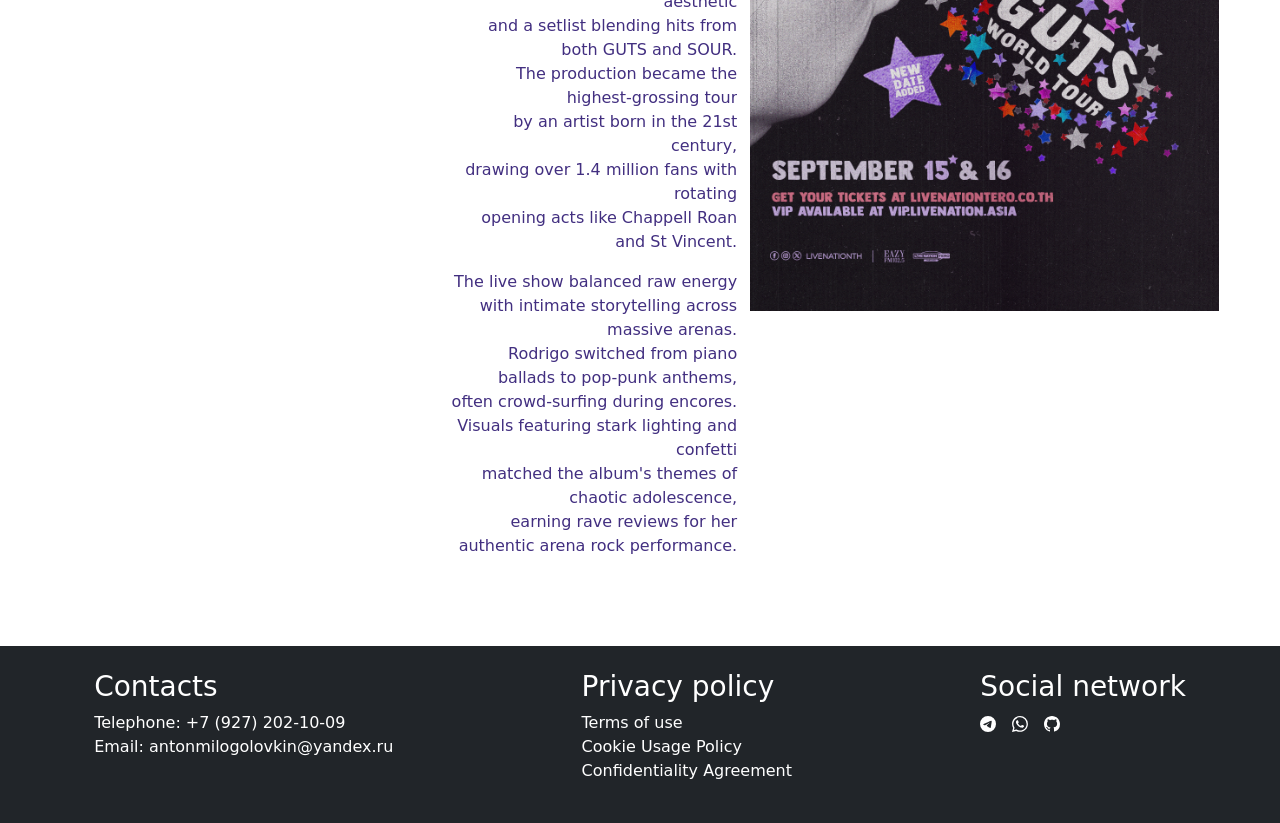
==== commit a699c323: "Update guts.html" ====
--- a/guts.html
+++ b/guts.html
@@ -29,7 +29,7 @@
         <article class="d-flex justify-content-center text-white fw-bolder align-items-center one" style="letter-spacing: 20px; ">
             <a class="nav-link" href="love.html">next: you seem pretty sad for a girl so in love</a>
         </article>
-        <section class="d-flex p-5">
+        <section class="d-flex p-5 animate-on-scroll">
             <img class="rounded-3 feature-card btn" style="height: 500px;" src="assets/images/cover/vampire.png" alt="vampire">
             <div class="align-self-center px-5" style="color: #584b83">
                 <h2 class="ingrid-darling-regular" style="color: #665992; font-size: 100px;">Vampire</h2>
@@ -45,7 +45,7 @@
                 </div>
             </div>
         </section>
-        <section class="d-flex justify-content-between p-5">
+        <section class="d-flex justify-content-between p-5 animate-on-scroll">
             <div style="color: #5b45a3;">
                 <h2 class="ingrid-darling-regular animate-fade-in" style="font-size: 125px;">GUTS</h2>
                 <p class="animate-fade-in me-5">Released in September 2023, <span class="fw-bolder">Olivia Rodrigo</span>'s second album Guts proved she could overcome the "<span class="fw-bolder">sophomore slump</span>." The record shifted her image from a teen heartbreak icon to a mature chronicler of early <span class="fw-bolder">adulthood</span> and social anxiety. It showcased greater lyrical <span class="fw-bolder">complexity</span> as she navigated female standardization and self-loathing under intense public scrutiny.</p>
@@ -69,6 +69,141 @@
                 <img  class="rounded-3 btn" style="height: 600px;" src="assets/images/cover/guts.jpg" alt="guts">
             </div>
         </section>
+        <section class="d-flex p-5 animate-on-scroll">
+            <img class="rounded-3 feature-card btn" style="height: 500px;" src="assets/images/cover/obsessed.jpg" alt="obsessed">
+            <div class="align-self-center px-5" style="color: #5b45a3">
+                <h2 class="ingrid-darling-regular" style="color: #6954b1; font-size: 100px;">Spilled</h2>
+                <p>Released on March 22, 2024, the deluxe edition GUTS (spilled) expanded Olivia Rodrigo's sophomore album by adding five tracks. It made four vinyl-exclusive songs widely available and introduced one brand new track.</p>
+                <p>The standout was "Obsessed," released with a surreal music video where Rodrigo crashes an ex's pageant as "Miss Right Now." Co-written with St Vincent, this high-energy pop-rock track humorously details her fixation on her partner's former girlfriend.</p>
+                <p class="pb-2">Closing the project is "So American," the only completely unreleased addition to the reissue. Releasing these tracks during her massive Guts World Tour gave the live shows fresh material months after the original album earned six Grammy nominations.</p>
+                <ul class="list-unstyled d-flex text-white">
+                    <li class="one feature-card rounded-3 p-1 px-5">Obsessed</li>
+                    <li class="two mx-5 feature-card rounded-3 px-5">Scared of My Guitar</li>
+                    <li class="one feature-card rounded-3 px-5">So American</li>
+                </ul>
+                <ul class="list-unstyled d-flex text-white m-4">
+                    <li class="three ms-5 feature-card rounded-3 p-1 px-5">Girl I've Always Been</li>
+                    <li class="three ms-5 feature-card rounded-3 px-5">Stranger</li>
+                </ul>
+            </div>
+        </section>
+        <section class="d-flex justify-content-between p-5 animate-on-scroll">
+            <div class="text-white">
+                <div class="d-flex">
+                    <div>
+                        <div class="two text-center rounded-circle feature-card">
+                            <p class="py-5">102 shows</p>
+                        </div>
+                        <div class="three text-center rounded-circle feature-card ms-5">
+                            <p class="p-4">6 legs</p>
+                        </div>
+                    </div>
+                    <div class="feature-card rounded-circle one p-5">
+                        <div class="text-center" style="padding-top: 25px; padding-bottom: 25px;">
+                            <h3>Box office</h3>
+                            <h3 class="d-flex justify-content-center">$<div id="counter">0</div>+ million</h3>
+                        </div>
+                    </div>
+                </div>
+                <div class="d-flex">
+                    <div>
+                        <div class="one text-center rounded-circle feature-card">
+                            <a class="nav-link p-5 px-3 fs-5" href="#">Concert film</a>
+                        </div>
+                        <div class="three text-center rounded-circle feature-card ms-5">
+                            <p class="py-4 m-1">guts</p>
+                        </div>
+                    </div>
+                    <div class="two text-center rounded-circle feature-card p-5 m-3">
+                        <a class="nav-link pt-3" href="https://store.oliviarodrigo.com/">Website</a>
+                    </div>
+                </div>
+                <div class="px-5 me-5 mt-2">
+                    <div class="one text-center rounded-circle feature-card mx-5 py-3">
+                        <p class="py-5">stadiums</p>
+                    </div>
+                </div>
+            </div>
+            <div class="d-flex ms-5">
+                <div class="text-end align-self-center" style="color: #422f80;">
+                    <h1>Guts World Tour</h1>
+                    <p>Olivia Rodrigo's Guts World Tour, <br> her second concert tour supporting the sophomore album GUTS, <br> ran from February 2024 to July 2025 across six continents. <br> This first-ever all-arena trek for <br> the artist featured a riot grrrl aesthetic <br> and a setlist blending hits from both GUTS and SOUR. <br> The production became the highest-grossing tour <br> by an artist born in the 21st century, <br> drawing over 1.4 million fans with rotating <br> opening acts like Chappell Roan and St Vincent.</p>
+                    <p>The live show balanced raw energy <br> with intimate storytelling across massive arenas. <br> Rodrigo switched from piano ballads to pop-punk anthems, <br> often crowd-surfing during encores. <br> Visuals featuring stark lighting and confetti <br> matched the album's themes of chaotic adolescence, <br> earning rave reviews for her authentic arena rock performance.</p>
+                </div>
+                <img  class="rounded-3 btn" style="height: 600px;" src="assets/images/cover/guts_world_tour.jpg" alt="guts">
+            </div>
+        </section>
+        <article class="d-flex justify-content-center text-white fw-bolder align-items-center two" style="letter-spacing: 30px; ">
+            <a class="nav-link" href="sour.html">previous: sour</a>
+        </article>
+    </main>
+    <footer class="bg-dark">
+        <div class="d-flex justify-content-around">
+            <div class="text-white p-4">
+                <h3>Contacts</h3>
+                <ul class="list-unstyled text-decoration-none">
+                    <li><a class="nav-link" href="tel:79272021009">Telephone: +7 (927) 202-10-09</a></li>
+                    <li><a class="nav-link" href="antonmilogolovkin@yandex.ru">Email: antonmilogolovkin@yandex.ru</a></li>
+                </ul>
+            </div>
+            <div class="text-white p-4">
+                <h3>Privacy policy</h3>
+                <ul class="list-unstyled text-white text-decoration-none">
+                    <li><a class="nav-link" href="#">Terms of use</a></li>
+                    <li><a class="nav-link" href="#">Cookie Usage Policy</a></li>
+                    <li><a class="nav-link" href="#">Confidentiality Agreement</a></li>
+                </ul>
+            </div>
+            <div class="text-white p-4">
+                <h3>Social network</h3>
+                <div class="text-white d-flex gap-3">
+                    <a class="nav-link" href="https://web.telegram.org/t.me/Anton_milog"><svg xmlns="http://www.w3.org/2000/svg" width="16" height="16" fill="currentColor" class="bi bi-telegram" viewBox="0 0 16 16"><path d="M16 8A8 8 0 1 1 0 8a8 8 0 0 1 16 0M8.287 5.906q-1.168.486-4.666 2.01-.567.225-.595.442c-.03.243.275.339.69.47l.175.055c.408.133.958.288 1.243.294q.39.01.868-.32 3.269-2.206 3.374-2.23c.05-.012.12-.026.166.016s.042.12.037.141c-.03.129-1.227 1.241-1.846 1.817-.193.18-.33.307-.358.336a8 8 0 0 1-.188.186c-.38.366-.664.64.015 1.088.327.216.589.393.85.571.284.194.568.387.936.629q.14.092.27.187c.331.236.63.448.997.414.214-.02.435-.22.547-.82.265-1.417.786-4.486.906-5.751a1.4 1.4 0 0 0-.013-.315.34.34 0 0 0-.114-.217.53.53 0 0 0-.31-.093c-.3.005-.763.166-2.984 1.09"/></svg></a>
+                    <a class="nav-link" href="https://wa.me/79272021009"><svg xmlns="http://www.w3.org/2000/svg" width="16" height="16" fill="currentColor" class="bi bi-whatsapp" viewBox="0 0 16 16"><path d="M13.601 2.326A7.85 7.85 0 0 0 7.994 0C3.627 0 .068 3.558.064 7.926c0 1.399.366 2.76 1.057 3.965L0 16l4.204-1.102a7.9 7.9 0 0 0 3.79.965h.004c4.368 0 7.926-3.558 7.93-7.93A7.9 7.9 0 0 0 13.6 2.326zM7.994 14.521a6.6 6.6 0 0 1-3.356-.92l-.24-.144-2.494.654.666-2.433-.156-.251a6.56 6.56 0 0 1-1.007-3.505c0-3.626 2.957-6.584 6.591-6.584a6.56 6.56 0 0 1 4.66 1.931 6.56 6.56 0 0 1 1.928 4.66c-.004 3.639-2.961 6.592-6.592 6.592m3.615-4.934c-.197-.099-1.17-.578-1.353-.646-.182-.065-.315-.099-.445.099-.133.197-.513.646-.627.775-.114.133-.232.148-.43.05-.197-.1-.836-.308-1.592-.985-.59-.525-.985-1.175-1.103-1.372-.114-.198-.011-.304.088-.403.087-.088.197-.232.296-.346.1-.114.133-.198.198-.33.065-.134.034-.248-.015-.347-.05-.099-.445-1.076-.612-1.47-.16-.389-.323-.335-.445-.34-.114-.007-.247-.007-.38-.007a.73.73 0 0 0-.529.247c-.182.198-.691.677-.691 1.654s.71 1.916.81 2.049c.098.133 1.394 2.132 3.383 2.992.47.205.84.326 1.129.418.475.152.904.129 1.246.08.38-.058 1.171-.48 1.338-.943.164-.464.164-.86.114-.943-.049-.084-.182-.133-.38-.232"/></svg></a>
+                    <a class="nav-link" href="https://github.com/AMD-2009Yes"><svg xmlns="http://www.w3.org/2000/svg" width="16" height="16" fill="currentColor" class="bi bi-github" viewBox="0 0 16 16"><path d="M8 0C3.58 0 0 3.58 0 8c0 3.54 2.29 6.53 5.47 7.59.4.07.55-.17.55-.38 0-.19-.01-.82-.01-1.49-2.01.37-2.53-.49-2.69-.94-.09-.23-.48-.94-.82-1.13-.28-.15-.68-.52-.01-.53.63-.01 1.08.58 1.23.82.72 1.21 1.87.87 2.33.66.07-.52.28-.87.51-1.07-1.78-.2-3.64-.89-3.64-3.95 0-.87.31-1.59.82-2.15-.08-.2-.36-1.02.08-2.12 0 0 .67-.21 2.2.82.64-.18 1.32-.27 2-.27s1.36.09 2 .27c1.53-1.04 2.2-.82 2.2-.82.44 1.1.16 1.92.08 2.12.51.56.82 1.27.82 2.15 0 3.07-1.87 3.75-3.65 3.95.29.25.54.73.54 1.48 0 1.07-.01 1.93-.01 2.2 0 .21.15.46.55.38A8.01 8.01 0 0 0 16 8c0-4.42-3.58-8-8-8"/></svg></a>
+                </div>
+            </div>
+        </div>
+    </footer>
+    <script src="https://cdn.jsdelivr.net/npm/bootstrap@5.3.8/dist/js/bootstrap.bundle.min.js" integrity="sha384-FKyoEForCGlyvwx9Hj09JcYn3nv7wiPVlz7YYwJrWVcXK/BmnVDxM+D2scQbITxI" crossorigin="anonymous"></script>
+    <script src="assets/js/tape.js"></script>
+    <script src="assets/js/scrolling.js"></script>
+    <script src="assets/js/couter.js"></script>
+</body>
+</html>                <p class="pb-4">Lyrically, it serves as an angry power ballad about betrayal and regret involving a manipulative older partner who used her for fame. Rodrigo employs the vampire metaphor to describe someone who emotionally drained her, sarcastically asking how he can lie so easily while pretending to care about others. She expresses deep resentment over being exploited due to naivety.</p>
+                <div class="achievements">
+                    <svg xmlns="http://www.w3.org/2000/svg" width="16" height="16" fill="currentColor" class="bi bi-award" viewBox="0 0 16 16"><path d="M9.669.864 8 0 6.331.864l-1.858.282-.842 1.68-1.337 1.32L2.6 6l-.306 1.854 1.337 1.32.842 1.68 1.858.282L8 12l1.669-.864 1.858-.282.842-1.68 1.337-1.32L13.4 6l.306-1.854-1.337-1.32-.842-1.68zm1.196 1.193.684 1.365 1.086 1.072L12.387 6l.248 1.506-1.086 1.072-.684 1.365-1.51.229L8 10.874l-1.355-.702-1.51-.229-.684-1.365-1.086-1.072L3.614 6l-.25-1.506 1.087-1.072.684-1.365 1.51-.229L8 1.126l1.356.702z"/><path d="M4 11.794V16l4-1 4 1v-4.206l-2.018.306L8 13.126 6.018 12.1z"/></svg>
+                    <a class="one" href="https://www.billboard.com/charts/hot-100/">Number one on Billboard Hot 100</a>
+                </div>
+                <div class="achievements">
+                    <svg xmlns="http://www.w3.org/2000/svg" width="16" height="16" fill="currentColor" class="bi bi-award" viewBox="0 0 16 16"><path d="M9.669.864 8 0 6.331.864l-1.858.282-.842 1.68-1.337 1.32L2.6 6l-.306 1.854 1.337 1.32.842 1.68 1.858.282L8 12l1.669-.864 1.858-.282.842-1.68 1.337-1.32L13.4 6l.306-1.854-1.337-1.32-.842-1.68zm1.196 1.193.684 1.365 1.086 1.072L12.387 6l.248 1.506-1.086 1.072-.684 1.365-1.51.229L8 10.874l-1.355-.702-1.51-.229-.684-1.365-1.086-1.072L3.614 6l-.25-1.506 1.087-1.072.684-1.365 1.51-.229L8 1.126l1.356.702z"/><path d="M4 11.794V16l4-1 4 1v-4.206l-2.018.306L8 13.126 6.018 12.1z"/></svg>
+                    <a class="one" href="https://www.grammy.com/">Chart Record: Youngest artist with three Hot 100 debuts.</a>
+                </div>
+            </div>
+        </section>
+        <section class="d-flex justify-content-between p-5">
+            <div style="color: #5b45a3;">
+                <h2 class="ingrid-darling-regular animate-fade-in" style="font-size: 125px;">GUTS</h2>
+                <p class="animate-fade-in me-5">Released in September 2023, <span class="fw-bolder">Olivia Rodrigo</span>'s second album Guts proved she could overcome the "<span class="fw-bolder">sophomore slump</span>." The record shifted her image from a teen heartbreak icon to a mature chronicler of early <span class="fw-bolder">adulthood</span> and social anxiety. It showcased greater lyrical <span class="fw-bolder">complexity</span> as she navigated female standardization and self-loathing under intense public scrutiny.</p>
+                <p class="animate-fade-in me-5"><span class="fw-bolder">Commercially</span>, the project debuted at number one on the Billboard 200 and earned six <span class="fw-bolder">Grammy nominations</span>, solidifying her status as a top-tier global artist <span class="fw-bolder">independent</span> of her Disney origins.</p>
+            </div>
+            <div class="d-flex">
+                <ul class="animate-fade-in align-self-center track">
+                    <li><a style="background: #584b83;" href="#">All American Bitch</a></li>
+                    <li><a style="background: #504180;" href="#"><svg xmlns="http://www.w3.org/2000/svg" width="16" height="16" fill="currentColor" class="bi bi-star" viewBox="0 0 16 16"><path d="M2.866 14.85c-.078.444.36.791.746.593l4.39-2.256 4.389 2.256c.386.198.824-.149.746-.592l-.83-4.73 3.522-3.356c.33-.314.16-.888-.282-.95l-4.898-.696L8.465.792a.513.513 0 0 0-.927 0L5.354 5.12l-4.898.696c-.441.062-.612.636-.283.95l3.523 3.356-.83 4.73zm4.905-2.767-3.686 1.894.694-3.957a.565.565 0 0 0-.163-.505L1.71 6.745l4.052-.576a.525.525 0 0 0 .393-.288L8 2.223l1.847 3.658a.525.525 0 0 0 .393.288l4.052.575-2.906 2.77a.565.565 0 0 0-.163.506l.694 3.957-3.686-1.894a.503.503 0 0 0-.461 0z"/></svg>Bad Idea Right?</a></li>
+                    <li><a style="background: #423667;" href="#"><svg xmlns="http://www.w3.org/2000/svg" width="16" height="16" fill="currentColor" class="bi bi-star" viewBox="0 0 16 16"><path d="M2.866 14.85c-.078.444.36.791.746.593l4.39-2.256 4.389 2.256c.386.198.824-.149.746-.592l-.83-4.73 3.522-3.356c.33-.314.16-.888-.282-.95l-4.898-.696L8.465.792a.513.513 0 0 0-.927 0L5.354 5.12l-4.898.696c-.441.062-.612.636-.283.95l3.523 3.356-.83 4.73zm4.905-2.767-3.686 1.894.694-3.957a.565.565 0 0 0-.163-.505L1.71 6.745l4.052-.576a.525.525 0 0 0 .393-.288L8 2.223l1.847 3.658a.525.525 0 0 0 .393.288l4.052.575-2.906 2.77a.565.565 0 0 0-.163.506l.694 3.957-3.686-1.894a.503.503 0 0 0-.461 0z"/></svg>Vampire</a></li>
+                    <li><a style="background: #6c5d9e;" href="#">Lacy</a></li>
+                    <li><a style="background: #5f4d9d;" href="#">Ballad of a Homeschooled Girl</a></li>
+                    <li><a style="background: #332b52;" href="#">Making the Bed</a></li>
+                    <li><a style="background: #5d5180;" href="#">Logical</a></li>
+                    <li><a style="background: #4b378b;" href="#"><svg xmlns="http://www.w3.org/2000/svg" width="16" height="16" fill="currentColor" class="bi bi-star" viewBox="0 0 16 16"><path d="M2.866 14.85c-.078.444.36.791.746.593l4.39-2.256 4.389 2.256c.386.198.824-.149.746-.592l-.83-4.73 3.522-3.356c.33-.314.16-.888-.282-.95l-4.898-.696L8.465.792a.513.513 0 0 0-.927 0L5.354 5.12l-4.898.696c-.441.062-.612.636-.283.95l3.523 3.356-.83 4.73zm4.905-2.767-3.686 1.894.694-3.957a.565.565 0 0 0-.163-.505L1.71 6.745l4.052-.576a.525.525 0 0 0 .393-.288L8 2.223l1.847 3.658a.525.525 0 0 0 .393.288l4.052.575-2.906 2.77a.565.565 0 0 0-.163.506l.694 3.957-3.686-1.894a.503.503 0 0 0-.461 0z"/></svg>Get Him Back!</a></li>
+                    <li><a style="background: #422f80;" href="#">Love Is Embarrassing</a></li>
+                    <li><a style="background: #29204b;" href="#">The Grudge</a></li>
+                    <li><a style="background: #4d3e7d;" href="#">Pretty Isn’t Pretty</a></li>
+                    <li><a style="background: #2d1d63;" href="#">Teenage Dream</a></li>
+                </ul>
+                <img  class="rounded-3 btn" style="height: 600px;" src="assets/images/cover/guts.jpg" alt="guts">
+            </div>
+        </section>
         <section class="d-flex p-5">
             <img class="rounded-3 feature-card btn" style="height: 500px;" src="assets/images/cover/obsessed.jpg" alt="obsessed">
             <div class="align-self-center px-5" style="color: #5b45a3">
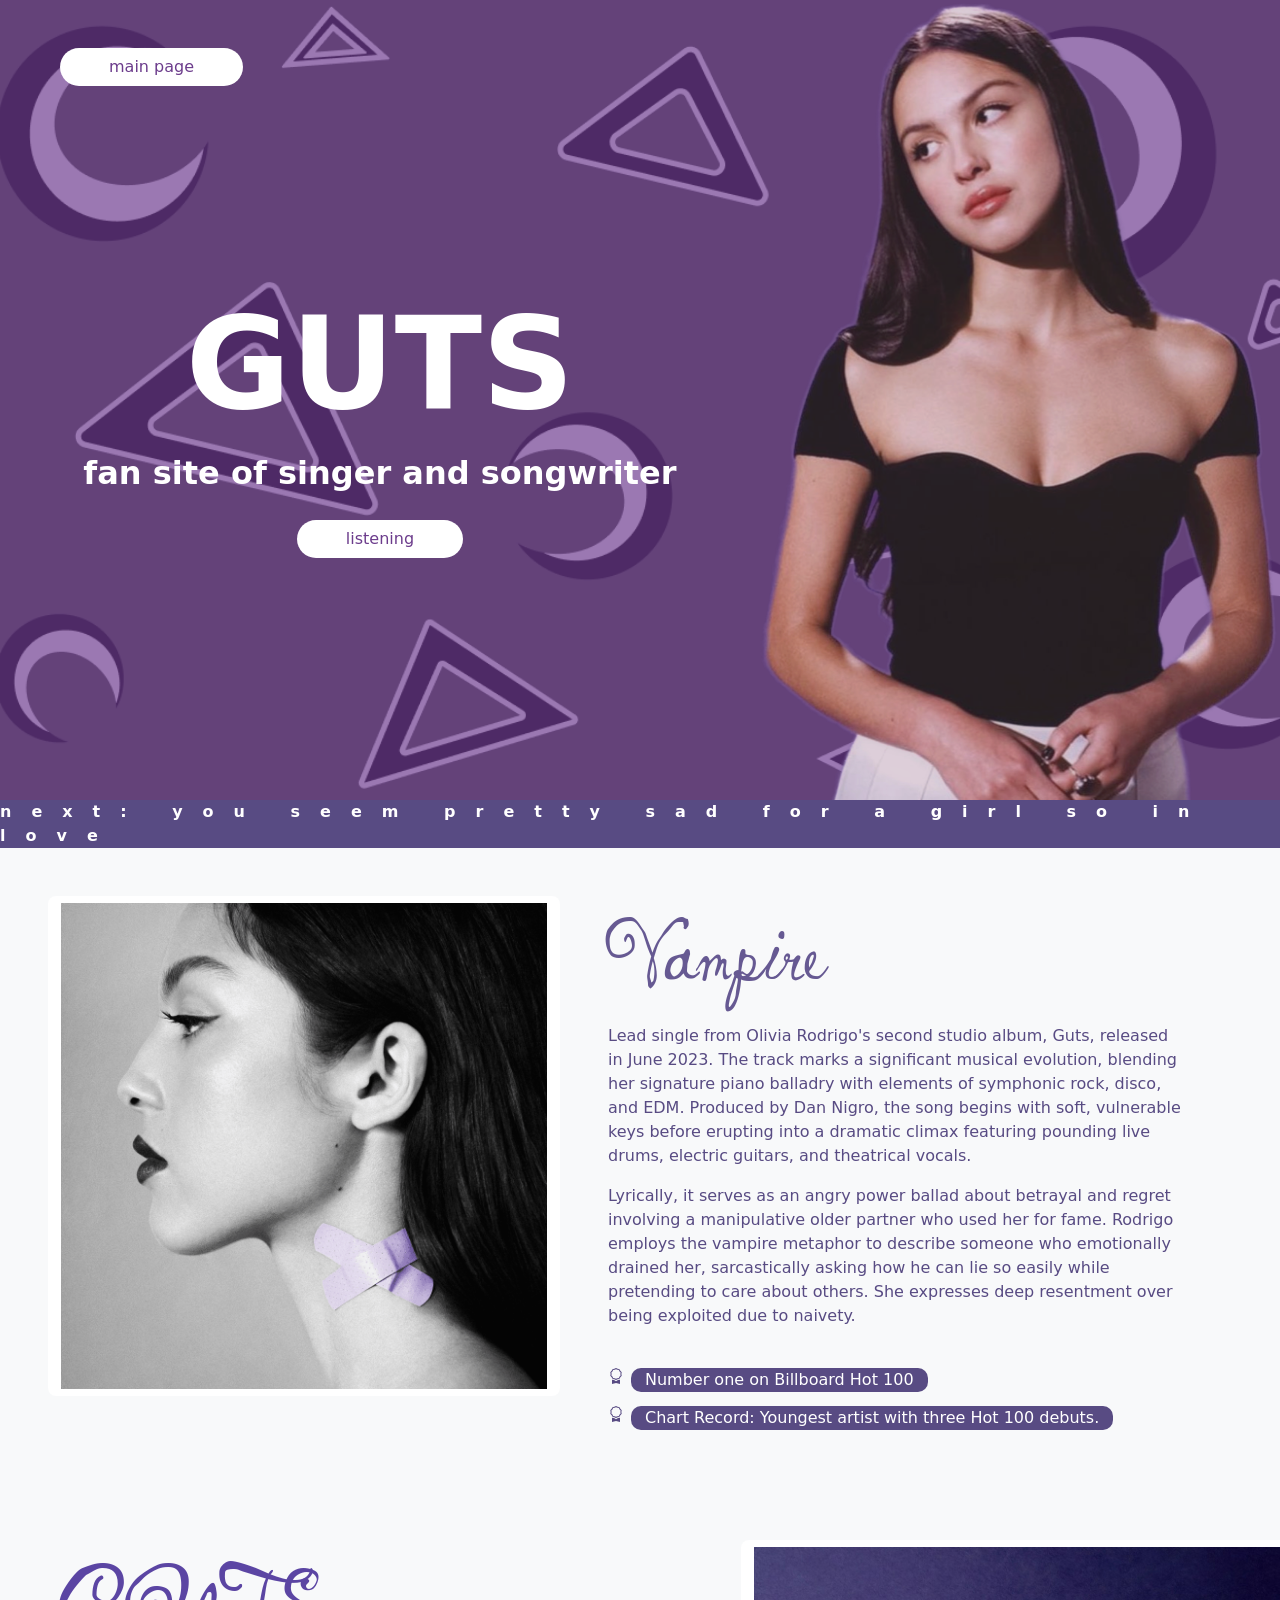
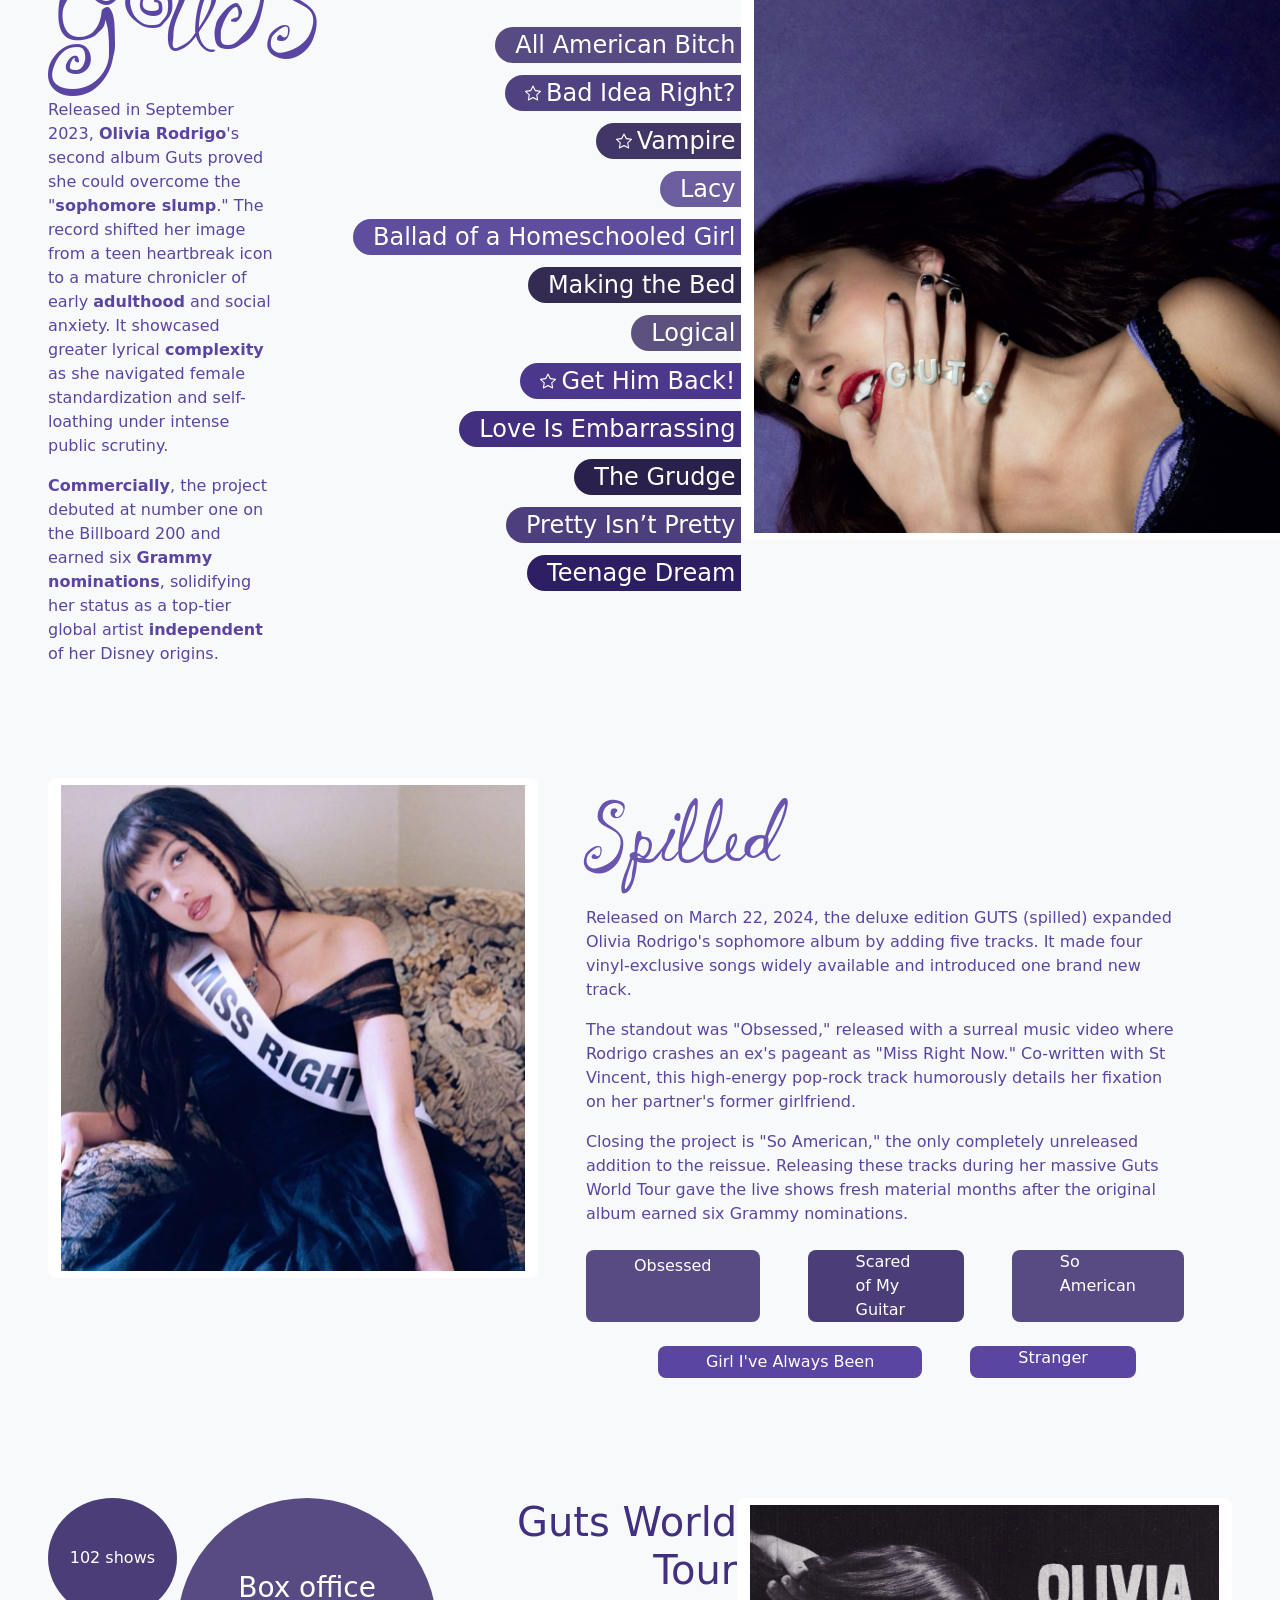
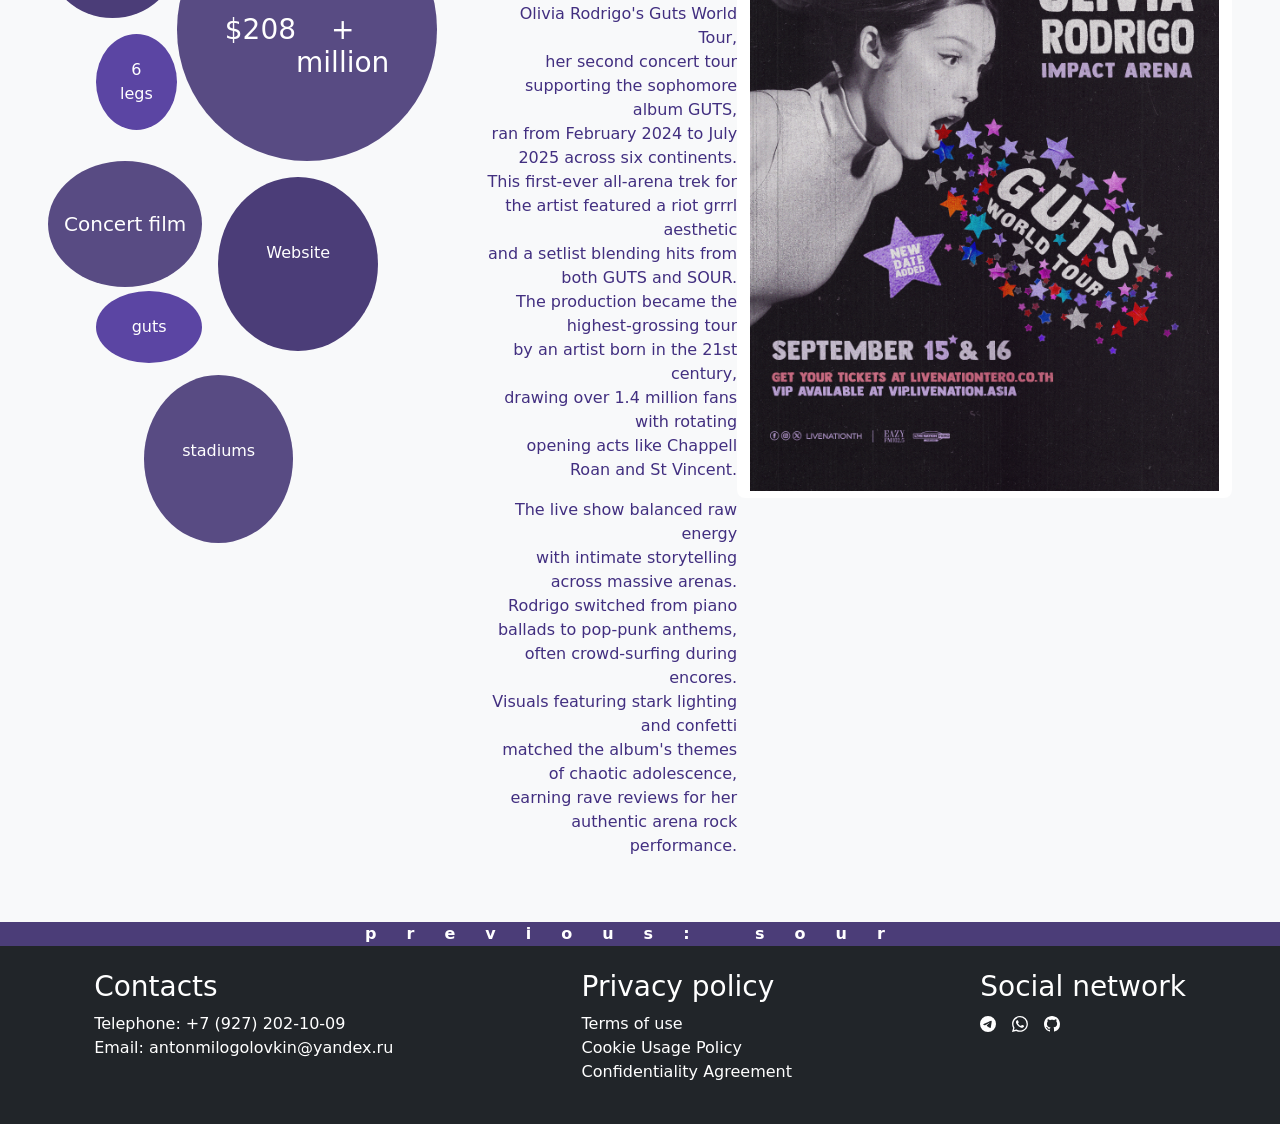
==== commit 534a267f: "Add files via upload" ====
--- a/guts.html
+++ b/guts.html
@@ -169,138 +169,4 @@
     <script src="assets/js/scrolling.js"></script>
     <script src="assets/js/couter.js"></script>
 </body>
-</html>                <p class="pb-4">Lyrically, it serves as an angry power ballad about betrayal and regret involving a manipulative older partner who used her for fame. Rodrigo employs the vampire metaphor to describe someone who emotionally drained her, sarcastically asking how he can lie so easily while pretending to care about others. She expresses deep resentment over being exploited due to naivety.</p>
-                <div class="achievements">
-                    <svg xmlns="http://www.w3.org/2000/svg" width="16" height="16" fill="currentColor" class="bi bi-award" viewBox="0 0 16 16"><path d="M9.669.864 8 0 6.331.864l-1.858.282-.842 1.68-1.337 1.32L2.6 6l-.306 1.854 1.337 1.32.842 1.68 1.858.282L8 12l1.669-.864 1.858-.282.842-1.68 1.337-1.32L13.4 6l.306-1.854-1.337-1.32-.842-1.68zm1.196 1.193.684 1.365 1.086 1.072L12.387 6l.248 1.506-1.086 1.072-.684 1.365-1.51.229L8 10.874l-1.355-.702-1.51-.229-.684-1.365-1.086-1.072L3.614 6l-.25-1.506 1.087-1.072.684-1.365 1.51-.229L8 1.126l1.356.702z"/><path d="M4 11.794V16l4-1 4 1v-4.206l-2.018.306L8 13.126 6.018 12.1z"/></svg>
-                    <a class="one" href="https://www.billboard.com/charts/hot-100/">Number one on Billboard Hot 100</a>
-                </div>
-                <div class="achievements">
-                    <svg xmlns="http://www.w3.org/2000/svg" width="16" height="16" fill="currentColor" class="bi bi-award" viewBox="0 0 16 16"><path d="M9.669.864 8 0 6.331.864l-1.858.282-.842 1.68-1.337 1.32L2.6 6l-.306 1.854 1.337 1.32.842 1.68 1.858.282L8 12l1.669-.864 1.858-.282.842-1.68 1.337-1.32L13.4 6l.306-1.854-1.337-1.32-.842-1.68zm1.196 1.193.684 1.365 1.086 1.072L12.387 6l.248 1.506-1.086 1.072-.684 1.365-1.51.229L8 10.874l-1.355-.702-1.51-.229-.684-1.365-1.086-1.072L3.614 6l-.25-1.506 1.087-1.072.684-1.365 1.51-.229L8 1.126l1.356.702z"/><path d="M4 11.794V16l4-1 4 1v-4.206l-2.018.306L8 13.126 6.018 12.1z"/></svg>
-                    <a class="one" href="https://www.grammy.com/">Chart Record: Youngest artist with three Hot 100 debuts.</a>
-                </div>
-            </div>
-        </section>
-        <section class="d-flex justify-content-between p-5">
-            <div style="color: #5b45a3;">
-                <h2 class="ingrid-darling-regular animate-fade-in" style="font-size: 125px;">GUTS</h2>
-                <p class="animate-fade-in me-5">Released in September 2023, <span class="fw-bolder">Olivia Rodrigo</span>'s second album Guts proved she could overcome the "<span class="fw-bolder">sophomore slump</span>." The record shifted her image from a teen heartbreak icon to a mature chronicler of early <span class="fw-bolder">adulthood</span> and social anxiety. It showcased greater lyrical <span class="fw-bolder">complexity</span> as she navigated female standardization and self-loathing under intense public scrutiny.</p>
-                <p class="animate-fade-in me-5"><span class="fw-bolder">Commercially</span>, the project debuted at number one on the Billboard 200 and earned six <span class="fw-bolder">Grammy nominations</span>, solidifying her status as a top-tier global artist <span class="fw-bolder">independent</span> of her Disney origins.</p>
-            </div>
-            <div class="d-flex">
-                <ul class="animate-fade-in align-self-center track">
-                    <li><a style="background: #584b83;" href="#">All American Bitch</a></li>
-                    <li><a style="background: #504180;" href="#"><svg xmlns="http://www.w3.org/2000/svg" width="16" height="16" fill="currentColor" class="bi bi-star" viewBox="0 0 16 16"><path d="M2.866 14.85c-.078.444.36.791.746.593l4.39-2.256 4.389 2.256c.386.198.824-.149.746-.592l-.83-4.73 3.522-3.356c.33-.314.16-.888-.282-.95l-4.898-.696L8.465.792a.513.513 0 0 0-.927 0L5.354 5.12l-4.898.696c-.441.062-.612.636-.283.95l3.523 3.356-.83 4.73zm4.905-2.767-3.686 1.894.694-3.957a.565.565 0 0 0-.163-.505L1.71 6.745l4.052-.576a.525.525 0 0 0 .393-.288L8 2.223l1.847 3.658a.525.525 0 0 0 .393.288l4.052.575-2.906 2.77a.565.565 0 0 0-.163.506l.694 3.957-3.686-1.894a.503.503 0 0 0-.461 0z"/></svg>Bad Idea Right?</a></li>
-                    <li><a style="background: #423667;" href="#"><svg xmlns="http://www.w3.org/2000/svg" width="16" height="16" fill="currentColor" class="bi bi-star" viewBox="0 0 16 16"><path d="M2.866 14.85c-.078.444.36.791.746.593l4.39-2.256 4.389 2.256c.386.198.824-.149.746-.592l-.83-4.73 3.522-3.356c.33-.314.16-.888-.282-.95l-4.898-.696L8.465.792a.513.513 0 0 0-.927 0L5.354 5.12l-4.898.696c-.441.062-.612.636-.283.95l3.523 3.356-.83 4.73zm4.905-2.767-3.686 1.894.694-3.957a.565.565 0 0 0-.163-.505L1.71 6.745l4.052-.576a.525.525 0 0 0 .393-.288L8 2.223l1.847 3.658a.525.525 0 0 0 .393.288l4.052.575-2.906 2.77a.565.565 0 0 0-.163.506l.694 3.957-3.686-1.894a.503.503 0 0 0-.461 0z"/></svg>Vampire</a></li>
-                    <li><a style="background: #6c5d9e;" href="#">Lacy</a></li>
-                    <li><a style="background: #5f4d9d;" href="#">Ballad of a Homeschooled Girl</a></li>
-                    <li><a style="background: #332b52;" href="#">Making the Bed</a></li>
-                    <li><a style="background: #5d5180;" href="#">Logical</a></li>
-                    <li><a style="background: #4b378b;" href="#"><svg xmlns="http://www.w3.org/2000/svg" width="16" height="16" fill="currentColor" class="bi bi-star" viewBox="0 0 16 16"><path d="M2.866 14.85c-.078.444.36.791.746.593l4.39-2.256 4.389 2.256c.386.198.824-.149.746-.592l-.83-4.73 3.522-3.356c.33-.314.16-.888-.282-.95l-4.898-.696L8.465.792a.513.513 0 0 0-.927 0L5.354 5.12l-4.898.696c-.441.062-.612.636-.283.95l3.523 3.356-.83 4.73zm4.905-2.767-3.686 1.894.694-3.957a.565.565 0 0 0-.163-.505L1.71 6.745l4.052-.576a.525.525 0 0 0 .393-.288L8 2.223l1.847 3.658a.525.525 0 0 0 .393.288l4.052.575-2.906 2.77a.565.565 0 0 0-.163.506l.694 3.957-3.686-1.894a.503.503 0 0 0-.461 0z"/></svg>Get Him Back!</a></li>
-                    <li><a style="background: #422f80;" href="#">Love Is Embarrassing</a></li>
-                    <li><a style="background: #29204b;" href="#">The Grudge</a></li>
-                    <li><a style="background: #4d3e7d;" href="#">Pretty Isn’t Pretty</a></li>
-                    <li><a style="background: #2d1d63;" href="#">Teenage Dream</a></li>
-                </ul>
-                <img  class="rounded-3 btn" style="height: 600px;" src="assets/images/cover/guts.jpg" alt="guts">
-            </div>
-        </section>
-        <section class="d-flex p-5">
-            <img class="rounded-3 feature-card btn" style="height: 500px;" src="assets/images/cover/obsessed.jpg" alt="obsessed">
-            <div class="align-self-center px-5" style="color: #5b45a3">
-                <h2 class="ingrid-darling-regular" style="color: #6954b1; font-size: 100px;">Spilled</h2>
-                <p>Released on March 22, 2024, the deluxe edition GUTS (spilled) expanded Olivia Rodrigo's sophomore album by adding five tracks. It made four vinyl-exclusive songs widely available and introduced one brand new track.</p>
-                <p>The standout was "Obsessed," released with a surreal music video where Rodrigo crashes an ex's pageant as "Miss Right Now." Co-written with St Vincent, this high-energy pop-rock track humorously details her fixation on her partner's former girlfriend.</p>
-                <p class="pb-2">Closing the project is "So American," the only completely unreleased addition to the reissue. Releasing these tracks during her massive Guts World Tour gave the live shows fresh material months after the original album earned six Grammy nominations.</p>
-                <ul class="list-unstyled d-flex text-white">
-                    <li class="one feature-card rounded-3 p-1 px-5">Obsessed</li>
-                    <li class="two mx-5 feature-card rounded-3 px-5">Scared of My Guitar</li>
-                    <li class="one feature-card rounded-3 px-5">So American</li>
-                </ul>
-                <ul class="list-unstyled d-flex text-white m-4">
-                    <li class="three ms-5 feature-card rounded-3 p-1 px-5">Girl I've Always Been</li>
-                    <li class="three ms-5 feature-card rounded-3 px-5">Stranger</li>
-                </ul>
-            </div>
-        </section>
-        <section class="d-flex justify-content-between p-5">
-            <div class="text-white">
-                <div class="d-flex">
-                    <div>
-                        <div class="two text-center rounded-circle feature-card">
-                            <p class="py-5">102 shows</p>
-                        </div>
-                        <div class="three text-center rounded-circle feature-card ms-5">
-                            <p class="p-4">6 legs</p>
-                        </div>
-                    </div>
-                    <div class="feature-card rounded-circle one p-5">
-                        <div class="text-center" style="padding-top: 25px; padding-bottom: 25px;">
-                            <h3>Box office</h3>
-                            <h3 class="d-flex justify-content-center">$<div id="counter">0</div>+ million</h3>
-                        </div>
-                    </div>
-                </div>
-                <div class="d-flex">
-                    <div>
-                        <div class="one text-center rounded-circle feature-card">
-                            <a class="nav-link p-5 px-3 fs-5" href="#">Concert film</a>
-                        </div>
-                        <div class="three text-center rounded-circle feature-card ms-5">
-                            <p class="py-4 m-1">guts</p>
-                        </div>
-                    </div>
-                    <div class="two text-center rounded-circle feature-card p-5 m-3">
-                        <a class="nav-link pt-3" href="https://store.oliviarodrigo.com/">Website</a>
-                    </div>
-                </div>
-                <div class="px-5 me-5 mt-2">
-                    <div class="one text-center rounded-circle feature-card mx-5 py-3">
-                        <p class="py-5">stadiums</p>
-                    </div>
-                </div>
-            </div>
-            <div class="d-flex ms-5">
-                <div class="text-end align-self-center" style="color: #422f80;">
-                    <h1>Guts World Tour</h1>
-                    <p>Olivia Rodrigo's Guts World Tour, <br> her second concert tour supporting the sophomore album GUTS, <br> ran from February 2024 to July 2025 across six continents. <br> This first-ever all-arena trek for <br> the artist featured a riot grrrl aesthetic <br> and a setlist blending hits from both GUTS and SOUR. <br> The production became the highest-grossing tour <br> by an artist born in the 21st century, <br> drawing over 1.4 million fans with rotating <br> opening acts like Chappell Roan and St Vincent.</p>
-                    <p>The live show balanced raw energy <br> with intimate storytelling across massive arenas. <br> Rodrigo switched from piano ballads to pop-punk anthems, <br> often crowd-surfing during encores. <br> Visuals featuring stark lighting and confetti <br> matched the album's themes of chaotic adolescence, <br> earning rave reviews for her authentic arena rock performance.</p>
-                </div>
-                <img  class="rounded-3 btn" style="height: 600px;" src="assets/images/cover/guts_world_tour.jpg" alt="guts">
-            </div>
-        </section>
-        <article class="d-flex justify-content-center text-white fw-bolder align-items-center two" style="letter-spacing: 30px; ">
-            <a class="nav-link" href="sour.html">previous: sour</a>
-        </article>
-    </main>
-    <footer class="bg-dark">
-        <div class="d-flex justify-content-around">
-            <div class="text-white p-4">
-                <h3>Contacts</h3>
-                <ul class="list-unstyled text-decoration-none">
-                    <li><a class="nav-link" href="tel:79272021009">Telephone: +7 (927) 202-10-09</a></li>
-                    <li><a class="nav-link" href="antonmilogolovkin@yandex.ru">Email: antonmilogolovkin@yandex.ru</a></li>
-                </ul>
-            </div>
-            <div class="text-white p-4">
-                <h3>Privacy policy</h3>
-                <ul class="list-unstyled text-white text-decoration-none">
-                    <li><a class="nav-link" href="#">Terms of use</a></li>
-                    <li><a class="nav-link" href="#">Cookie Usage Policy</a></li>
-                    <li><a class="nav-link" href="#">Confidentiality Agreement</a></li>
-                </ul>
-            </div>
-            <div class="text-white p-4">
-                <h3>Social network</h3>
-                <div class="text-white d-flex gap-3">
-                    <a class="nav-link" href="https://web.telegram.org/t.me/Anton_milog"><svg xmlns="http://www.w3.org/2000/svg" width="16" height="16" fill="currentColor" class="bi bi-telegram" viewBox="0 0 16 16"><path d="M16 8A8 8 0 1 1 0 8a8 8 0 0 1 16 0M8.287 5.906q-1.168.486-4.666 2.01-.567.225-.595.442c-.03.243.275.339.69.47l.175.055c.408.133.958.288 1.243.294q.39.01.868-.32 3.269-2.206 3.374-2.23c.05-.012.12-.026.166.016s.042.12.037.141c-.03.129-1.227 1.241-1.846 1.817-.193.18-.33.307-.358.336a8 8 0 0 1-.188.186c-.38.366-.664.64.015 1.088.327.216.589.393.85.571.284.194.568.387.936.629q.14.092.27.187c.331.236.63.448.997.414.214-.02.435-.22.547-.82.265-1.417.786-4.486.906-5.751a1.4 1.4 0 0 0-.013-.315.34.34 0 0 0-.114-.217.53.53 0 0 0-.31-.093c-.3.005-.763.166-2.984 1.09"/></svg></a>
-                    <a class="nav-link" href="https://wa.me/79272021009"><svg xmlns="http://www.w3.org/2000/svg" width="16" height="16" fill="currentColor" class="bi bi-whatsapp" viewBox="0 0 16 16"><path d="M13.601 2.326A7.85 7.85 0 0 0 7.994 0C3.627 0 .068 3.558.064 7.926c0 1.399.366 2.76 1.057 3.965L0 16l4.204-1.102a7.9 7.9 0 0 0 3.79.965h.004c4.368 0 7.926-3.558 7.93-7.93A7.9 7.9 0 0 0 13.6 2.326zM7.994 14.521a6.6 6.6 0 0 1-3.356-.92l-.24-.144-2.494.654.666-2.433-.156-.251a6.56 6.56 0 0 1-1.007-3.505c0-3.626 2.957-6.584 6.591-6.584a6.56 6.56 0 0 1 4.66 1.931 6.56 6.56 0 0 1 1.928 4.66c-.004 3.639-2.961 6.592-6.592 6.592m3.615-4.934c-.197-.099-1.17-.578-1.353-.646-.182-.065-.315-.099-.445.099-.133.197-.513.646-.627.775-.114.133-.232.148-.43.05-.197-.1-.836-.308-1.592-.985-.59-.525-.985-1.175-1.103-1.372-.114-.198-.011-.304.088-.403.087-.088.197-.232.296-.346.1-.114.133-.198.198-.33.065-.134.034-.248-.015-.347-.05-.099-.445-1.076-.612-1.47-.16-.389-.323-.335-.445-.34-.114-.007-.247-.007-.38-.007a.73.73 0 0 0-.529.247c-.182.198-.691.677-.691 1.654s.71 1.916.81 2.049c.098.133 1.394 2.132 3.383 2.992.47.205.84.326 1.129.418.475.152.904.129 1.246.08.38-.058 1.171-.48 1.338-.943.164-.464.164-.86.114-.943-.049-.084-.182-.133-.38-.232"/></svg></a>
-                    <a class="nav-link" href="https://github.com/AMD-2009Yes"><svg xmlns="http://www.w3.org/2000/svg" width="16" height="16" fill="currentColor" class="bi bi-github" viewBox="0 0 16 16"><path d="M8 0C3.58 0 0 3.58 0 8c0 3.54 2.29 6.53 5.47 7.59.4.07.55-.17.55-.38 0-.19-.01-.82-.01-1.49-2.01.37-2.53-.49-2.69-.94-.09-.23-.48-.94-.82-1.13-.28-.15-.68-.52-.01-.53.63-.01 1.08.58 1.23.82.72 1.21 1.87.87 2.33.66.07-.52.28-.87.51-1.07-1.78-.2-3.64-.89-3.64-3.95 0-.87.31-1.59.82-2.15-.08-.2-.36-1.02.08-2.12 0 0 .67-.21 2.2.82.64-.18 1.32-.27 2-.27s1.36.09 2 .27c1.53-1.04 2.2-.82 2.2-.82.44 1.1.16 1.92.08 2.12.51.56.82 1.27.82 2.15 0 3.07-1.87 3.75-3.65 3.95.29.25.54.73.54 1.48 0 1.07-.01 1.93-.01 2.2 0 .21.15.46.55.38A8.01 8.01 0 0 0 16 8c0-4.42-3.58-8-8-8"/></svg></a>
-                </div>
-            </div>
-        </div>
-    </footer>
-    <script src="https://cdn.jsdelivr.net/npm/bootstrap@5.3.8/dist/js/bootstrap.bundle.min.js" integrity="sha384-FKyoEForCGlyvwx9Hj09JcYn3nv7wiPVlz7YYwJrWVcXK/BmnVDxM+D2scQbITxI" crossorigin="anonymous"></script>
-    <script src="assets/js/tape.js"></script>
-    <script src="assets/js/couter.js"></script>
-</body>
-</html>
+</html>
